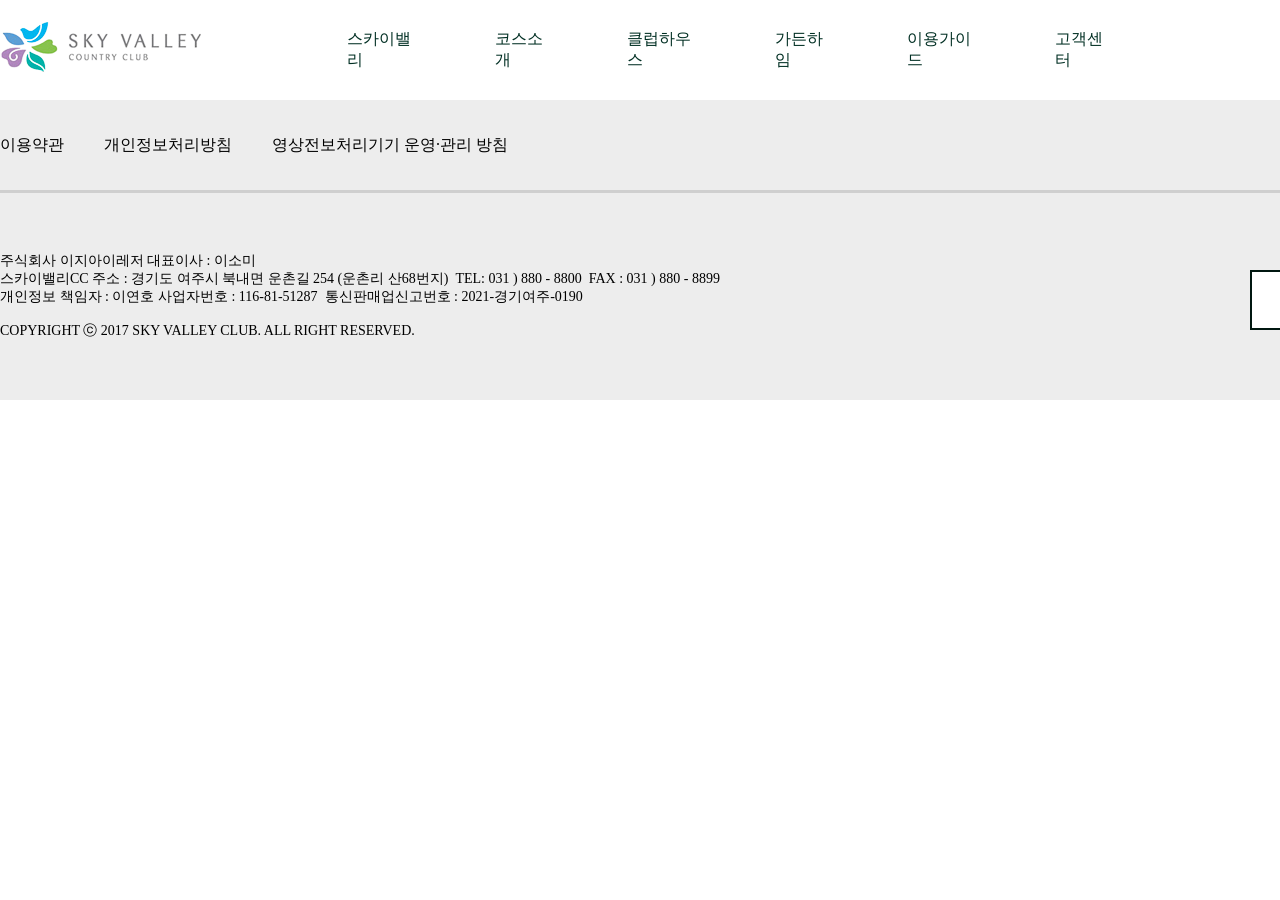
==== club.html @ 0feb56c8 "Merge branch 'main' of https://github.com/LunarDal/SkyValley" ====
<!DOCTYPE html>
<html lang="ko">
<head>
    <meta charset="UTF-8">
    <meta name="viewport" content="width=device-width, initial-scale=1.0">
    <title>SkyValley_Clubhouse</title>
    <link rel="stylesheet" href="css/reset.css">
    <link rel="stylesheet" href="css/club.css">
</head>
<body>
    <div id="wrap">
        <div id="header">
            <div class="header_in">
                <div class="logo">
                    <a href="index.html"><img src="images/symbol_logo6 1.png" alt=""></a>
                </div>
                <ul class="nav">
                    <li><a href="company.html">스카이밸리</a></li>
                    <li><a href="course.html">코스소개</a></li>
                    <li><a href="club.html">클럽하우스</a></li>
                    <li><a href="garden.html">가든하임</a></li>
                    <li><a href="guide.html">이용가이드</a></li>
                    <li><a href="customer.html">고객센터</a></li>
                </ul>
                <div class="icons">
                    <img src="images/Icon1.png" alt="">
                    <img src="images/Icon2.png" alt="">
                    <img src="images/Icon3.png" alt="">
                </div>
            </div>
        </div>

        <!-- 내용 작업하세요 -->

        <div id="footer">
            <div class="footer_in">
                <div class="f_top">
                    <ul>
                        <li><a href="">이용약관</a></li>
                        <li><a href="">개인정보처리방침</a></li>
                        <li><a href="">영상전보처리기기 운영·관리 방침</a></li>
                    </ul>
                </div>
                <div class="f_bottom">
                    <p>
                        주식회사 이지아이레저 대표이사 : 이소미<br>
                        스카이밸리CC 주소 : 경기도 여주시 북내면 운촌길 254 (운촌리 산68번지)    TEL: 031 ) 880 - 8800    FAX : 031 ) 880 - 8899<br>
                        개인정보 책임자 : 이연호    사업자번호 : 116-81-51287   통신판매업신고번호 : 2021-경기여주-0190<br><br>
                        COPYRIGHT ⓒ 2017 SKY VALLEY CLUB. ALL RIGHT RESERVED.
                    </p>
                    <button>Family Site ▲</button>
                </div>
            </div>
        </div>
    </div>
</body>
</html>
---- css/club.css ----
/* index */
#wrap {
    width: 100%;
    /* height: 1500px; */
}
/* header */
#header {
    width: 100%;
    height: 100px;
    background-color: #fff;
}
.header_in {
    margin: 0 auto;
    width: 1450px;
    height: 100px;
    /* background-color: aliceblue; */
    display: flex;
}
.header_in .logo {
    width: 210px;
    height: 100px;
    display: flex;
    align-items: center;
}
.header_in .nav {
    width: 780px;
    height: 100px;
    margin-left: 140px;
    display: flex;
    justify-content: center;
    align-items: center;
}
.header_in .nav li {
    margin-left: 70px;
}
.header_in .nav li:first-child {
    margin-left: 0;
}
.header_in .nav a {
    font-size: 16px;
    font-weight: 500;
    color: #002F23;
}
.header_in .icons {
    display: flex;
    width: 150px;
    height: 100px;
    margin-left: 185px;
    align-items: center;
}
.header_in .icons img {
    width: 25px;
    height: 25px;
    margin-left: 20px;
    cursor: pointer;
}
.header_in .icons img:last-child {
    width: 20px;
    height: 25px;
}

/* 내용 작업하세요 */

/* footer */
#footer {
    width: 100%;
    height: 300px;
    background-color: #ededed;
}
.footer_in {
    margin: 0 auto;
    display: block;
    width: 1450px;
    height: 300px;
    position: relative;
}
.footer_in .f_top {
    width: 100%;
    height: 90px;
    border-bottom: 3px solid #CFCFCF;
}
.f_top ul {
    position: absolute;
    padding-top: 35px;
    width: 100%;
    height: 50px;
}
.f_top li {
    float: left;
    margin-left: 40px;
}
.f_top li:first-child {
    margin-left: 0;
}
.f_top li a {
    color: #000;
    font-weight: 500;
}
.footer_in .f_bottom {
    width: 100%;
    height: 210px;
}
.f_bottom p {
    font-size: 14px;
    position: absolute;
    bottom: 60px;
}
.f_bottom button {
    width: 200px;
    height: 60px;
    position: absolute;
    top: 170px;
    right: 0;
    font-weight: 600;
    color: #001710;
    font-size: 15px;
    border: 2px solid;
    background-color: #fff;
    cursor: pointer;
}
.footer_in button:hover {
    background-color: #004B37;
    color: #fff;
    border: #001710;
    transition: all 0.5s;
}
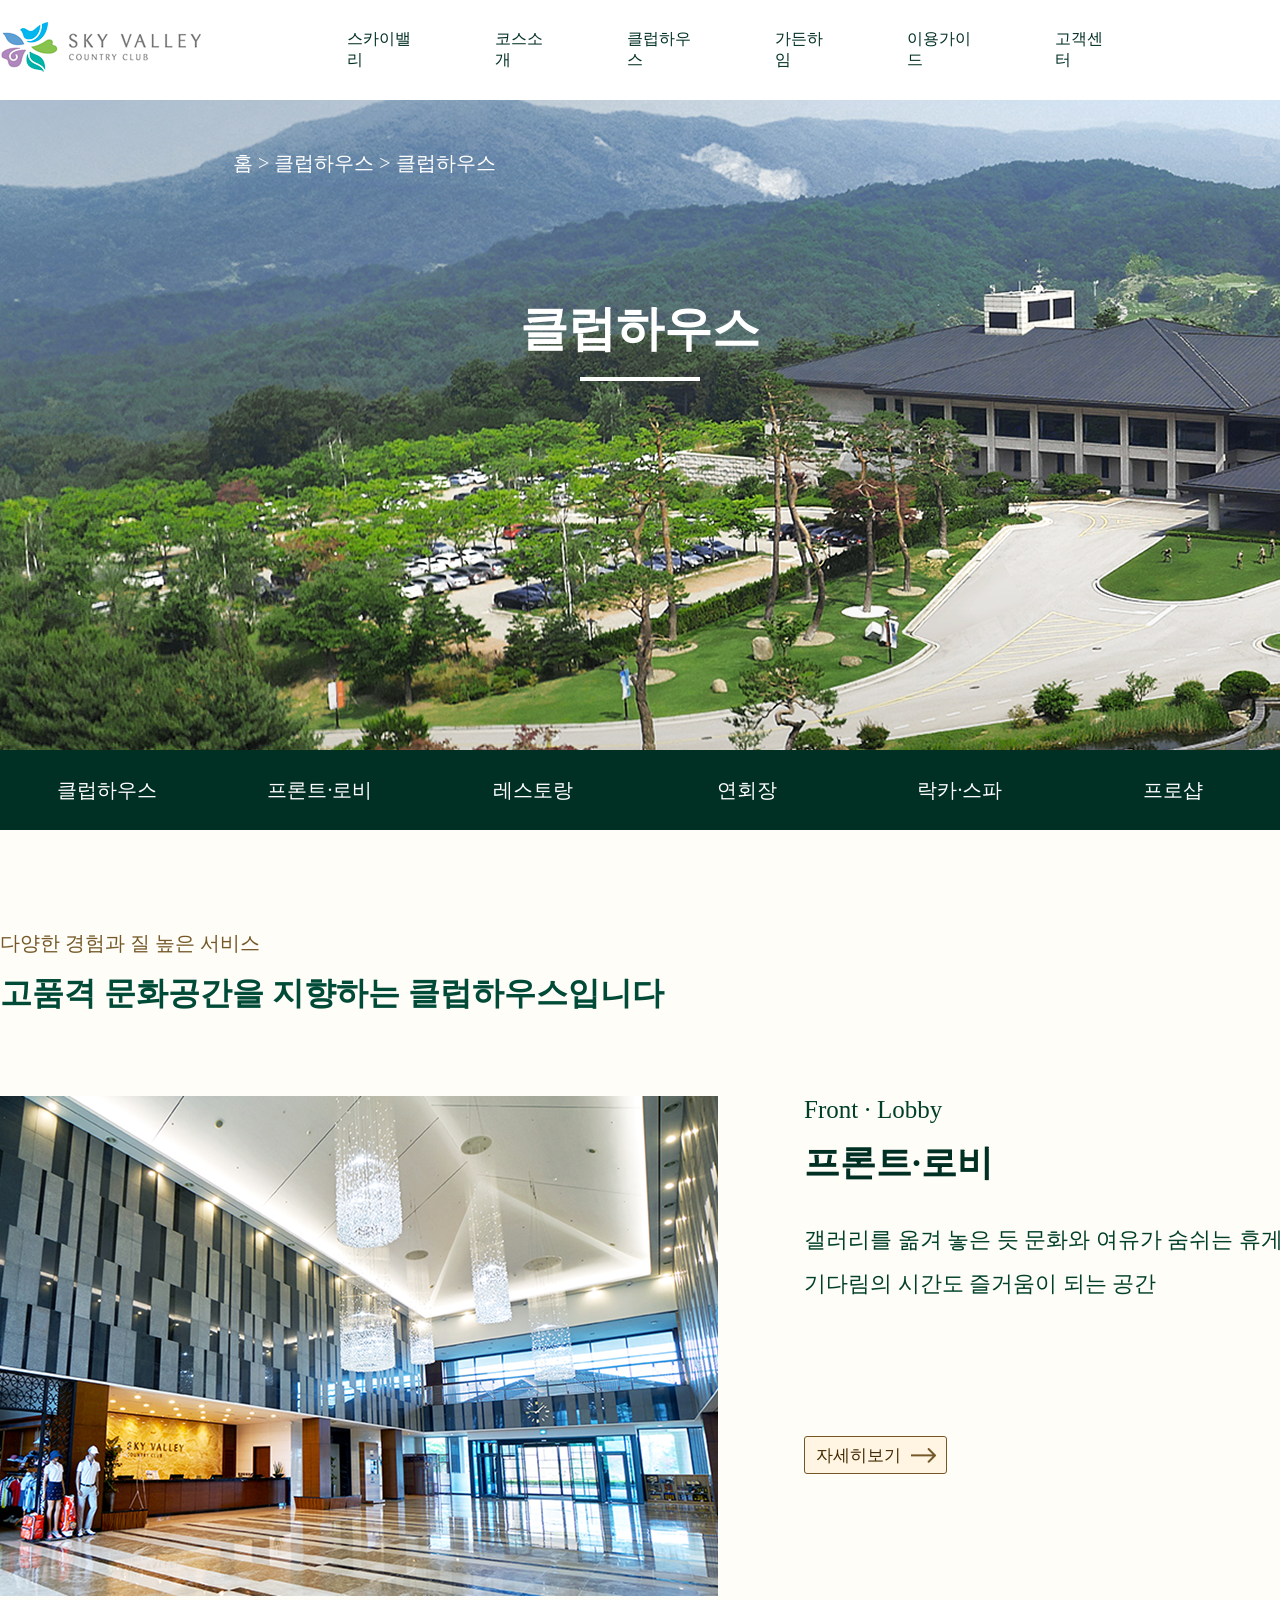
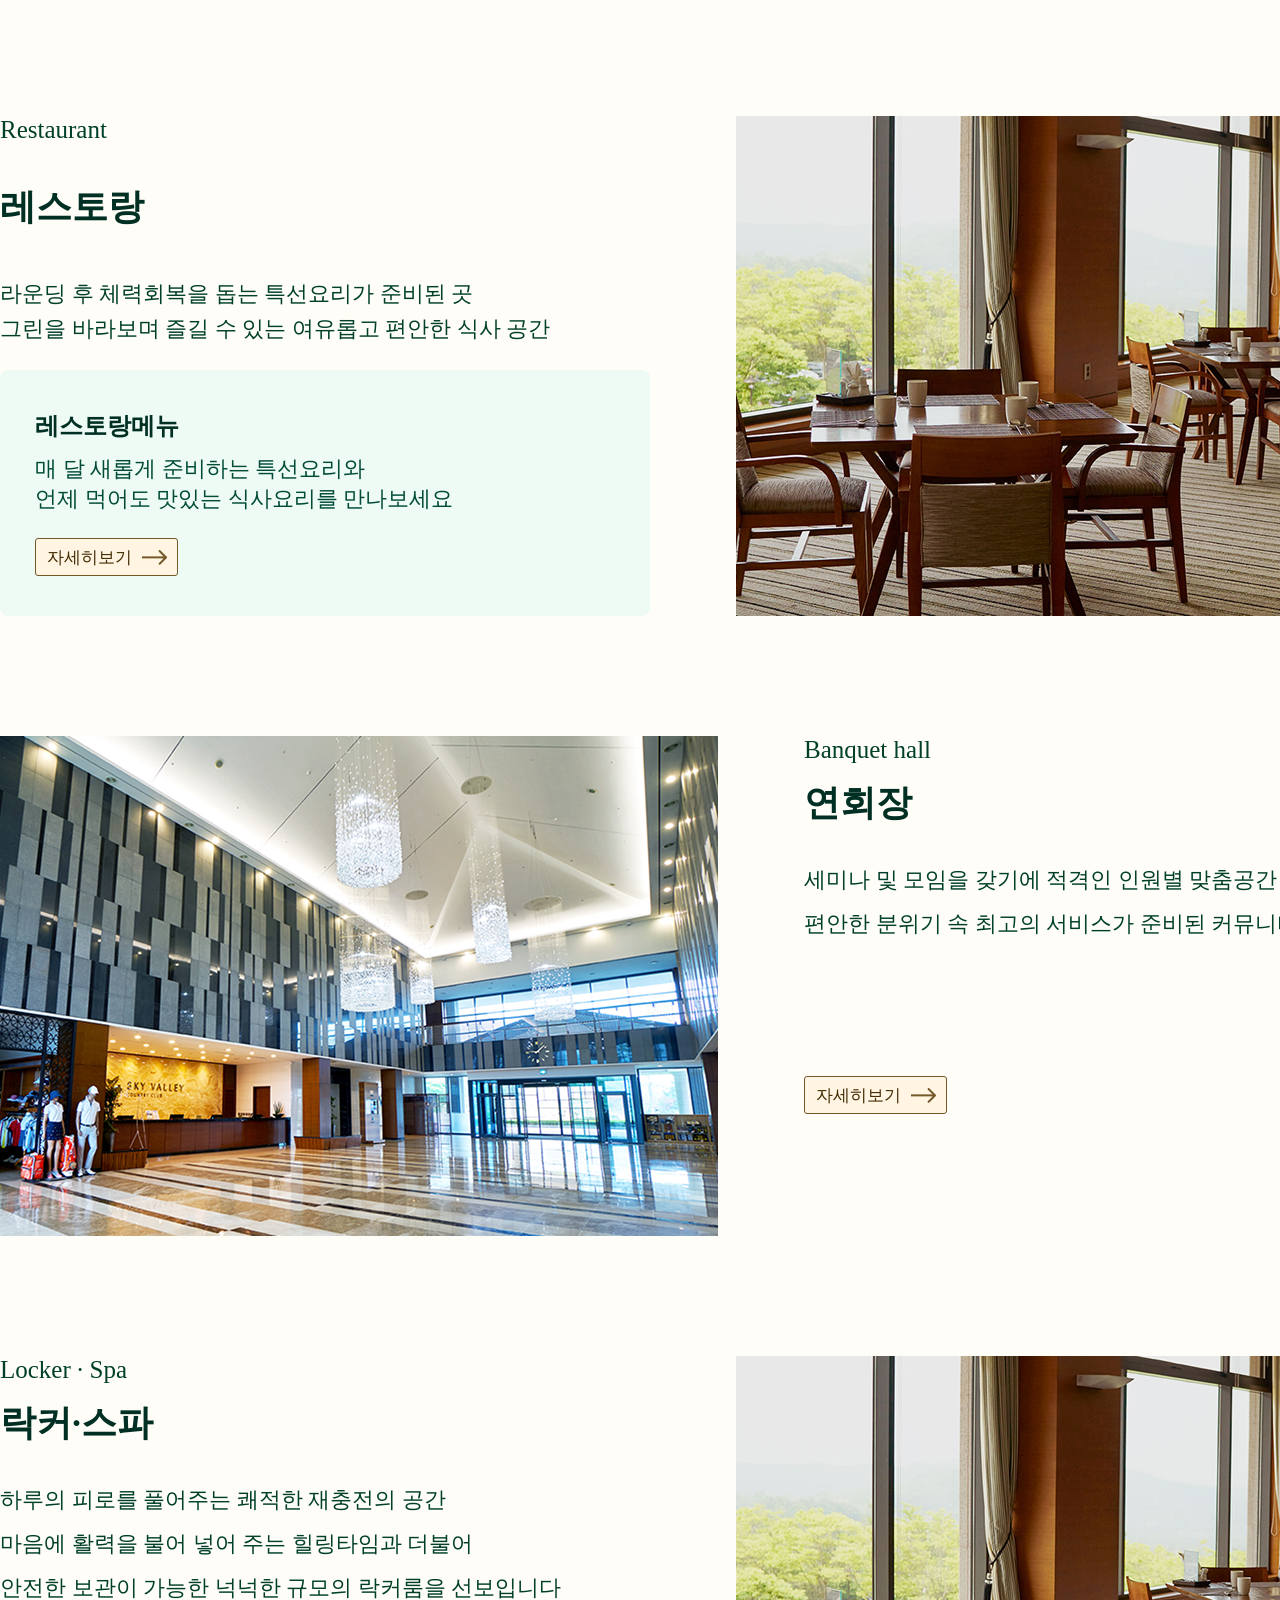
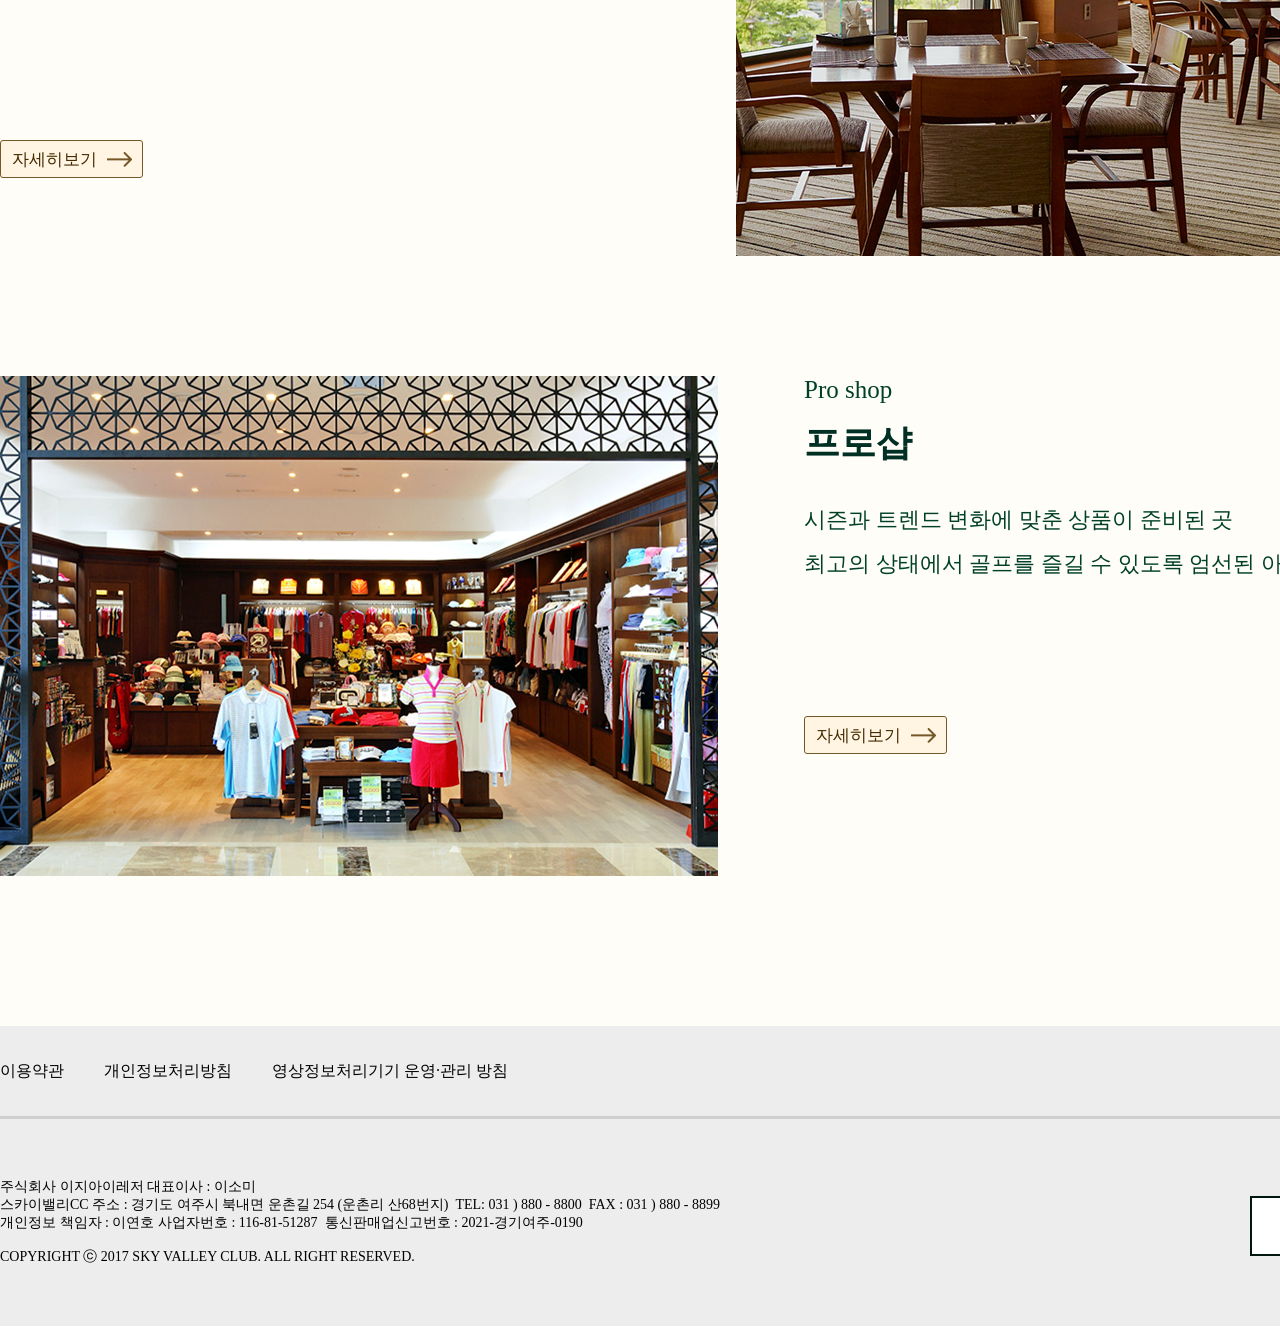
==== commit 1b6ddd79: "레스토랑 마감 및 팀원 코드 합침" ====
--- a/club.html
+++ b/club.html
@@ -1,57 +1,138 @@
-<!DOCTYPE html>
-<html lang="ko">
-<head>
-    <meta charset="UTF-8">
-    <meta name="viewport" content="width=device-width, initial-scale=1.0">
-    <title>SkyValley_Clubhouse</title>
-    <link rel="stylesheet" href="css/reset.css">
-    <link rel="stylesheet" href="css/club.css">
-</head>
-<body>
-    <div id="wrap">
-        <div id="header">
-            <div class="header_in">
-                <div class="logo">
-                    <a href="index.html"><img src="images/symbol_logo6 1.png" alt=""></a>
-                </div>
-                <ul class="nav">
-                    <li><a href="company.html">스카이밸리</a></li>
-                    <li><a href="course.html">코스소개</a></li>
-                    <li><a href="club.html">클럽하우스</a></li>
-                    <li><a href="garden.html">가든하임</a></li>
-                    <li><a href="guide.html">이용가이드</a></li>
-                    <li><a href="customer.html">고객센터</a></li>
-                </ul>
-                <div class="icons">
-                    <img src="images/Icon1.png" alt="">
-                    <img src="images/Icon2.png" alt="">
-                    <img src="images/Icon3.png" alt="">
-                </div>
-            </div>
-        </div>
-
-        <!-- 내용 작업하세요 -->
-
-        <div id="footer">
-            <div class="footer_in">
-                <div class="f_top">
-                    <ul>
-                        <li><a href="">이용약관</a></li>
-                        <li><a href="">개인정보처리방침</a></li>
-                        <li><a href="">영상전보처리기기 운영·관리 방침</a></li>
-                    </ul>
-                </div>
-                <div class="f_bottom">
-                    <p>
-                        주식회사 이지아이레저 대표이사 : 이소미<br>
-                        스카이밸리CC 주소 : 경기도 여주시 북내면 운촌길 254 (운촌리 산68번지)    TEL: 031 ) 880 - 8800    FAX : 031 ) 880 - 8899<br>
-                        개인정보 책임자 : 이연호    사업자번호 : 116-81-51287   통신판매업신고번호 : 2021-경기여주-0190<br><br>
-                        COPYRIGHT ⓒ 2017 SKY VALLEY CLUB. ALL RIGHT RESERVED.
-                    </p>
-                    <button>Family Site ▲</button>
-                </div>
-            </div>
-        </div>
-    </div>
-</body>
+<!DOCTYPE html>
+<html lang="ko">
+<head>
+    <meta charset="UTF-8">
+    <meta name="viewport" content="width=device-width, initial-scale=1.0">
+    <title>SkyValley_Clubhouse</title>
+    <link rel="stylesheet" href="css/reset.css">
+    <link rel="stylesheet" href="css/club.css">
+</head>
+<body>
+    <div id="wrap">
+        <div id="header">
+            <div class="header_in">
+                <div class="logo">
+                    <a href="index.html"><img src="images/symbol_logo6 1.png" alt=""></a>
+                </div>
+                <ul class="nav">
+                    <li><a href="company.html">스카이밸리</a></li>
+                    <li><a href="course.html">코스소개</a></li>
+                    <li><a href="club.html">클럽하우스</a></li>
+                    <li><a href="garden.html">가든하임</a></li>
+                    <li><a href="guide.html">이용가이드</a></li>
+                    <li><a href="customer.html">고객센터</a></li>
+                </ul>
+                <div class="icons">
+                    <img src="images/Icon1.png" alt="">
+                    <img src="images/Icon2.png" alt="">
+                    <img src="images/Icon3.png" alt="">
+                </div>
+            </div>
+        </div>
+
+        <!-- 내용 작업하세요 -->
+        <div id="sub">
+            <div class="sub_img">
+                <p>홈 > 클럽하우스 > 클럽하우스</p>
+                <h2>클럽하우스</h2>
+            </div>
+        </div>
+        <div id="sub_area">
+            <ul>
+                <li>클럽하우스</li>
+                <li>프론트·로비</li>
+                <li>레스토랑</li>
+                <li>연회장</li>
+                <li>락카·스파</li>
+                <li>프로샵</li>
+            </ul>
+        </div>
+       <div id="contents">
+            <article class="container">
+                <div class="conts">
+                    <p>다양한 경험과 질 높은 서비스</p>
+                    <span>고품격 문화공간을 지향하는 클럽하우스입니다</span>
+                </div>
+            <section class="front">    
+                <div class="front_img"></div>
+                <div class="front_text">
+                    <span>Front · Lobby</span>
+                    <h3>프론트·로비</h3>
+                    <p>갤러리를 옮겨 놓은 듯 문화와 여유가 숨쉬는 휴게공간<br>
+                    기다림의 시간도 즐거움이 되는 공간</p>
+                    <button>자세히보기<img src="./images/club/arrow_1.png" alt=""></button>
+                </div>
+            </section>
+            <section class="rest">    
+                <div class="rest_text">
+                    <span>Restaurant</span>
+                    <h3>레스토랑</h3>
+                    <p>라운딩 후 체력회복을 돕는 특선요리가 준비된 곳<br>
+                    그린을 바라보며 즐길 수 있는 여유롭고 편안한 식사 공간</p>
+                <div class="rest_menu">
+                    <h3>레스토랑메뉴</h3>
+                    <p>매 달 새롭게 준비하는 특선요리와</br> 
+                        언제 먹어도 맛있는 식사요리를 만나보세요</p>
+                        <button>자세히보기<img src="./images/club/arrow_1.png" alt=""></button>
+                </div>
+                </div>
+                <div class="rest_img"></div>  
+            </section>
+            <section class="hall">    
+                <div class="hall_img"></div>
+                <div class="hall_text">
+                    <span>Banquet hall </span>
+                    <h3>연회장</h3>
+                    <p>세미나 및 모임을 갖기에 적격인 인원별 맞춤공간<br>
+                        편안한 분위기 속 최고의 서비스가 준비된 커뮤니티 공간</p>
+                    <button>자세히보기<img src="./images/club/arrow_1.png" alt=""></button>
+                </div>
+            </section>    
+            <section class="spa">    
+                <div class="spa_text">
+                    <span>Locker · Spa</span>
+                    <h3>락커·스파</h3>
+                    <p>하루의 피로를 풀어주는 쾌적한 재충전의 공간<br>
+                        마음에 활력을 불어 넣어 주는 힐링타임과 더불어<br>
+                   안전한 보관이 가능한 넉넉한 규모의 락커룸을 선보입니다</p>
+                    <button>자세히보기<img src="./images/club/arrow_1.png" alt=""></button>                   
+                </div>
+                <div class="spa_img"></div>  
+            </section>            
+            <section class="pro">    
+                <div class="pro_img"></div>
+                <div class="pro_text">
+                    <span>Pro shop</span>
+                    <h3>프로샵</h3>
+                    <p>시즌과 트렌드 변화에 맞춘 상품이 준비된 곳<br>
+                        최고의 상태에서 골프를 즐길 수 있도록 엄선된 아이템</p>
+                    <button>자세히보기<img src="./images/club/arrow_1.png" alt=""></button>
+                </div>
+            </section>                
+
+        </article>
+
+
+        <div id="footer">
+            <div class="footer_in">
+                <div class="f_top">
+                    <ul>
+                        <li><a href="">이용약관</a></li>
+                        <li><a href="">개인정보처리방침</a></li>
+                        <li><a href="">영상정보처리기기 운영·관리 방침</a></li>
+                    </ul>
+                </div>
+                <div class="f_bottom">
+                    <p>
+                        주식회사 이지아이레저 대표이사 : 이소미<br>
+                        스카이밸리CC 주소 : 경기도 여주시 북내면 운촌길 254 (운촌리 산68번지)    TEL: 031 ) 880 - 8800    FAX : 031 ) 880 - 8899<br>
+                        개인정보 책임자 : 이연호    사업자번호 : 116-81-51287   통신판매업신고번호 : 2021-경기여주-0190<br><br>
+                        COPYRIGHT ⓒ 2017 SKY VALLEY CLUB. ALL RIGHT RESERVED.
+                    </p>
+                    <button>Family Site ▲</button>
+                </div>
+            </div>
+        </div>
+    </div>
+</body>
 </html>
--- a/css/club.css
+++ b/css/club.css
@@ -1,126 +1,495 @@
-/* index */
-#wrap {
-    width: 100%;
-    /* height: 1500px; */
-}
-/* header */
-#header {
-    width: 100%;
-    height: 100px;
-    background-color: #fff;
-}
-.header_in {
-    margin: 0 auto;
-    width: 1450px;
-    height: 100px;
-    /* background-color: aliceblue; */
-    display: flex;
-}
-.header_in .logo {
-    width: 210px;
-    height: 100px;
-    display: flex;
-    align-items: center;
-}
-.header_in .nav {
-    width: 780px;
-    height: 100px;
-    margin-left: 140px;
-    display: flex;
-    justify-content: center;
-    align-items: center;
-}
-.header_in .nav li {
-    margin-left: 70px;
-}
-.header_in .nav li:first-child {
-    margin-left: 0;
-}
-.header_in .nav a {
-    font-size: 16px;
-    font-weight: 500;
-    color: #002F23;
-}
-.header_in .icons {
-    display: flex;
-    width: 150px;
-    height: 100px;
-    margin-left: 185px;
-    align-items: center;
-}
-.header_in .icons img {
-    width: 25px;
-    height: 25px;
-    margin-left: 20px;
-    cursor: pointer;
-}
-.header_in .icons img:last-child {
-    width: 20px;
-    height: 25px;
-}
-
-/* 내용 작업하세요 */
-
-/* footer */
-#footer {
-    width: 100%;
-    height: 300px;
-    background-color: #ededed;
-}
-.footer_in {
-    margin: 0 auto;
-    display: block;
-    width: 1450px;
-    height: 300px;
-    position: relative;
-}
-.footer_in .f_top {
-    width: 100%;
-    height: 90px;
-    border-bottom: 3px solid #CFCFCF;
-}
-.f_top ul {
-    position: absolute;
-    padding-top: 35px;
-    width: 100%;
-    height: 50px;
-}
-.f_top li {
-    float: left;
-    margin-left: 40px;
-}
-.f_top li:first-child {
-    margin-left: 0;
-}
-.f_top li a {
-    color: #000;
-    font-weight: 500;
-}
-.footer_in .f_bottom {
-    width: 100%;
-    height: 210px;
-}
-.f_bottom p {
-    font-size: 14px;
-    position: absolute;
-    bottom: 60px;
-}
-.f_bottom button {
-    width: 200px;
-    height: 60px;
-    position: absolute;
-    top: 170px;
-    right: 0;
-    font-weight: 600;
-    color: #001710;
-    font-size: 15px;
-    border: 2px solid;
-    background-color: #fff;
-    cursor: pointer;
-}
-.footer_in button:hover {
-    background-color: #004B37;
-    color: #fff;
-    border: #001710;
-    transition: all 0.5s;
+/* index */
+#wrap {
+    width: 100%;
+    /* height: 1500px; */
+}
+/* header */
+#header {
+    width: 100%;
+    height: 100px;
+    background-color: #fff;
+}
+.header_in {
+    margin: 0 auto;
+    width: 1450px;
+    height: 100px;
+    /* background-color: aliceblue; */
+    display: flex;
+}
+.header_in .logo {
+    width: 210px;
+    height: 100px;
+    display: flex;
+    align-items: center;
+}
+.header_in .nav {
+    width: 780px;
+    height: 100px;
+    margin-left: 140px;
+    display: flex;
+    justify-content: center;
+    align-items: center;
+}
+.header_in .nav li {
+    margin-left: 70px;
+}
+.header_in .nav li:first-child {
+    margin-left: 0;
+}
+.header_in .nav a {
+    font-size: 16px;
+    font-weight: 500;
+    color: #002F23;
+}
+.header_in .icons {
+    display: flex;
+    width: 150px;
+    height: 100px;
+    margin-left: 185px;
+    align-items: center;
+}
+.header_in .icons img {
+    width: 25px;
+    height: 25px;
+    margin-left: 20px;
+    cursor: pointer;
+}
+.header_in .icons img:last-child {
+    width: 20px;
+    height: 25px;
+}
+
+/* 내용 작업하세요 */
+#sub{
+    width: 100%;
+    height: 650px;
+ }
+.sub_img{
+    width: 100%;
+    height: 650px;
+    background: url(../images/club/sbu_3\ main.png);
+    background-size: cover;
+    overflow: hidden;
+}
+.sub_img p{
+    margin-left: 233px;
+    padding-top: 50px;
+    font-size: 20px;
+    color: #fff;
+}
+.sub_img h2{
+    font-size: 48px;
+    color: #fff;
+    font-weight: 700;
+    text-align: center;
+    padding-bottom: 20px;
+    margin: 120px auto 0 auto;
+    position: relative;
+
+}
+.sub_img h2::after {
+    content: '';
+    position: absolute;
+    bottom: 0;
+    left: 50%;
+    transform: translateX(-50%);
+    width: 120px;
+    height: 4px;
+    background-color: #fff;
+}
+
+
+#sub_area{
+    margin: 0000;
+    width: 100%;
+    height: 80px;
+    background-color: #002F23;
+}
+#sub_area ul{
+    width: 100%;
+    height: 100%;
+    margin: 0;
+    padding: 0;
+    display: flex;
+}
+#sub_area ul li{
+    width: 384px;
+    height: 80px;
+    display: flex;                 
+    justify-content: center;
+    align-items: center;
+    font-size: 20px;
+    color: #ffffff;
+
+    
+}
+#sub_area ul li:hover {
+    background-color: #FFFDF7; 
+    color: #002F23;         
+    font-weight: 700;  
+}  
+#contents{
+    width: 100%;
+    height: auto;
+}
+.container{
+    margin: 0 auto;
+    width: 100%;
+    height: a;
+    background-color: #FFFDF7;
+    padding-bottom: 150px;
+}
+.conts{
+    width: 1454px;
+    margin: 0 auto;
+    padding-top: 100px;
+}
+.conts p{
+    font-size: 20px;
+    color: #745828;
+    font-weight: 500;
+    margin-bottom: 15px;
+}
+.conts span{
+    font-size: 32px;
+    color: #004B37;
+    font-weight: 700;
+}
+
+
+.front{
+    width: 1454px;
+    margin: 80px auto 0 auto;
+    display: flex;
+    justify-content: space-between}
+.front_img{
+    width: 718px;
+    height: 500px;
+    background: url(../images/club/front.png)no-repeat;
+    background-size: cover; 
+}
+.front_text{
+    width: 650px;
+    display: flex;
+    flex-direction: column;
+}
+.front_text span{    
+    color: #00402A;
+    font-size: 25px;
+    font-weight: 500;
+    margin-bottom: 15px;}
+
+.front_text h3{
+    color: #002F23;
+    font-size: 36px;
+    font-weight: 700;
+    margin-bottom: 30px;    
+}
+.front_text p{    
+    color: #00402A;
+    font-size: 22px;
+    line-height: 2;}
+
+.front_text button{
+    margin-top: 130px;
+    width: 143px;
+    height: 38px;
+    background-color: #FFF5E2;
+    border: 1px solid #745828;
+    border-radius: 3px;
+    font-size: 17px;
+    color: #422A00;
+    cursor: pointer;
+    display: flex;
+    justify-content: center;
+    align-items: center;
+    gap: 10px;
+}
+
+.rest{
+    width: 1454px;
+    margin: 120px auto 0 auto;
+    display: flex;
+    justify-content: space-between}
+
+.rest_text{
+    width: 650px;
+    height: 500px;
+    display: flex;
+    flex-direction: column;
+    justify-content: space-between;
+}
+.rest_text span{    
+    color: #00402A;
+    font-size: 25px;
+    font-weight: 500;
+}
+
+.rest_text > h3{
+    color: #002F23;
+    font-size: 36px;
+    font-weight: 700;
+    margin: 15px 0 20px 0;    
+}
+.rest_text > p{    
+    color: #00402A;
+    font-size: 22px;
+    line-height: 1.6;}
+
+.rest_menu{
+    width: 100%;
+    background-color: #EEFAF4;    
+    border-radius: 8px;
+    padding: 40px 35px;
+    box-sizing: border-box;    
+    display: flex;
+    flex-direction: column;
+    align-items: flex-start;
+}
+.rest_menu h3{
+    font-size: 24px;
+    color: #002F23;
+    font-weight: 600;
+    margin: 0 0 12px 0; 
+    text-align: left; 
+}
+.rest_menu p{
+    font-size: 22px;
+    color: #004B37;  
+    text-align: center;
+    margin: 0 0 24px 0;  
+    text-align: left;
+}  
+.rest_menu button{
+    width: 143px;
+    height: 38px;
+    background-color: #FFF5E2;
+    border: 1px solid #745828;
+    border-radius: 3px;
+    font-size: 17px;
+    color: #422A00;
+    cursor: pointer;
+    display: flex;
+    justify-content: center;
+    align-items: center;
+    gap: 10px;
+}
+
+.rest_img{
+    width: 718px;
+    height: 500px;
+    background: url(../images/club/restaurant.png)no-repeat;
+    background-size: cover; 
+}
+
+.hall{
+    width: 1454px;
+    margin: 120px auto 0 auto;
+    display: flex;
+    justify-content: space-between}
+.hall_img{
+    width: 718px;
+    height: 500px;
+    background: url(../images/club/front.png)no-repeat;
+    background-size: cover; 
+}
+.hall_text{
+    width: 650px;
+    display: flex;
+    flex-direction: column;
+}
+.hall_text span{    
+    color: #00402A;
+    font-size: 25px;
+    font-weight: 500;
+    margin-bottom: 15px;}
+
+.hall_text h3{
+    color: #002F23;
+    font-size: 36px;
+    font-weight: 700;
+    margin-bottom: 30px;    
+}
+.hall_text p{    
+    color: #00402A;
+    font-size: 22px;
+    line-height: 2;}
+
+.hall_text button{
+    margin-top: 130px;
+    width: 143px;
+    height: 38px;
+    background-color: #FFF5E2;
+    border: 1px solid #745828;
+    border-radius: 3px;
+    font-size: 17px;
+    color: #422A00;
+    cursor: pointer;
+    display: flex;
+    justify-content: center;
+    align-items: center;
+    gap: 10px;
+}
+/**/
+.spa{
+    width: 1454px;
+    margin: 120px auto 0 auto;
+    display: flex;
+    justify-content: space-between}
+
+.spa_text{
+    width: 650px;
+    display: flex;
+    flex-direction: column;
+}
+.spa_text span{    
+    color: #00402A;
+    font-size: 25px;
+    font-weight: 500;
+    margin-bottom: 15px;}
+
+.spa_text h3{
+    color: #002F23;
+    font-size: 36px;
+    font-weight: 700;
+    margin-bottom: 30px;    
+}
+.spa_text p{    
+    color: #00402A;
+    font-size: 22px;
+    line-height: 2;}
+
+.spa_img{
+    width: 718px;
+    height: 500px;
+    background: url(../images/club/restaurant.png)no-repeat;
+    background-size: cover; 
+}
+.spa_text button{
+    margin-top: 130px;
+    width: 143px;
+    height: 38px;
+    background-color: #FFF5E2;
+    border: 1px solid #745828;
+    border-radius: 3px;
+    font-size: 17px;
+    color: #422A00;
+    cursor: pointer;
+    display: flex;
+    justify-content: center;
+    align-items: center;
+    gap: 10px;
+}
+
+.pro{
+    width: 1454px;
+    margin: 120px auto 0 auto;
+    display: flex;
+    justify-content: space-between}
+.pro_img{
+    width: 718px;
+    height: 500px;
+    background: url(../images/club/pro.png)no-repeat;
+    background-size: cover; 
+}
+.pro_text{
+    width: 650px;
+    display: flex;
+    flex-direction: column;
+}
+.pro_text span{    
+    color: #00402A;
+    font-size: 25px;
+    font-weight: 500;
+    margin-bottom: 15px;}
+
+.pro_text h3{
+    color: #002F23;
+    font-size: 36px;
+    font-weight: 700;
+    margin-bottom: 30px;    
+}
+.pro_text p{    
+    color: #00402A;
+    font-size: 22px;
+    line-height: 2;}
+
+.pro_text button{
+    margin-top: 130px;
+    width: 143px;
+    height: 38px;
+    background-color: #FFF5E2;
+    border: 1px solid #745828;
+    border-radius: 3px;
+    font-size: 17px;
+    color: #422A00;
+    cursor: pointer;
+    display: flex;
+    justify-content: center;
+    align-items: center;
+    gap: 10px;
+}
+
+/* footer */
+#footer {
+    width: 100%;
+    height: 300px;
+    background-color: #ededed;
+}
+.footer_in {
+    margin: 0 auto;
+    display: block;
+    width: 1450px;
+    height: 300px;
+    position: relative;
+}
+.footer_in .f_top {
+    width: 100%;
+    height: 90px;
+    border-bottom: 3px solid #CFCFCF;
+}
+.f_top ul {
+    position: absolute;
+    padding-top: 35px;
+    width: 100%;
+    height: 50px;
+}
+.f_top li {
+    float: left;
+    margin-left: 40px;
+}
+.f_top li:first-child {
+    margin-left: 0;
+}
+.f_top li a {
+    color: #000;
+    font-weight: 500;
+}
+.footer_in .f_bottom {
+    width: 100%;
+    height: 210px;
+}
+.f_bottom p {
+    font-size: 14px;
+    position: absolute;
+    bottom: 60px;
+}
+.f_bottom button {
+    width: 200px;
+    height: 60px;
+    position: absolute;
+    top: 170px;
+    right: 0;
+    font-weight: 600;
+    color: #001710;
+    font-size: 15px;
+    border: 2px solid;
+    background-color: #fff;
+    cursor: pointer;
+}
+.footer_in button:hover {
+    background-color: #004B37;
+    color: #fff;
+    border: #001710;
+    transition: all 0.5s;
 }
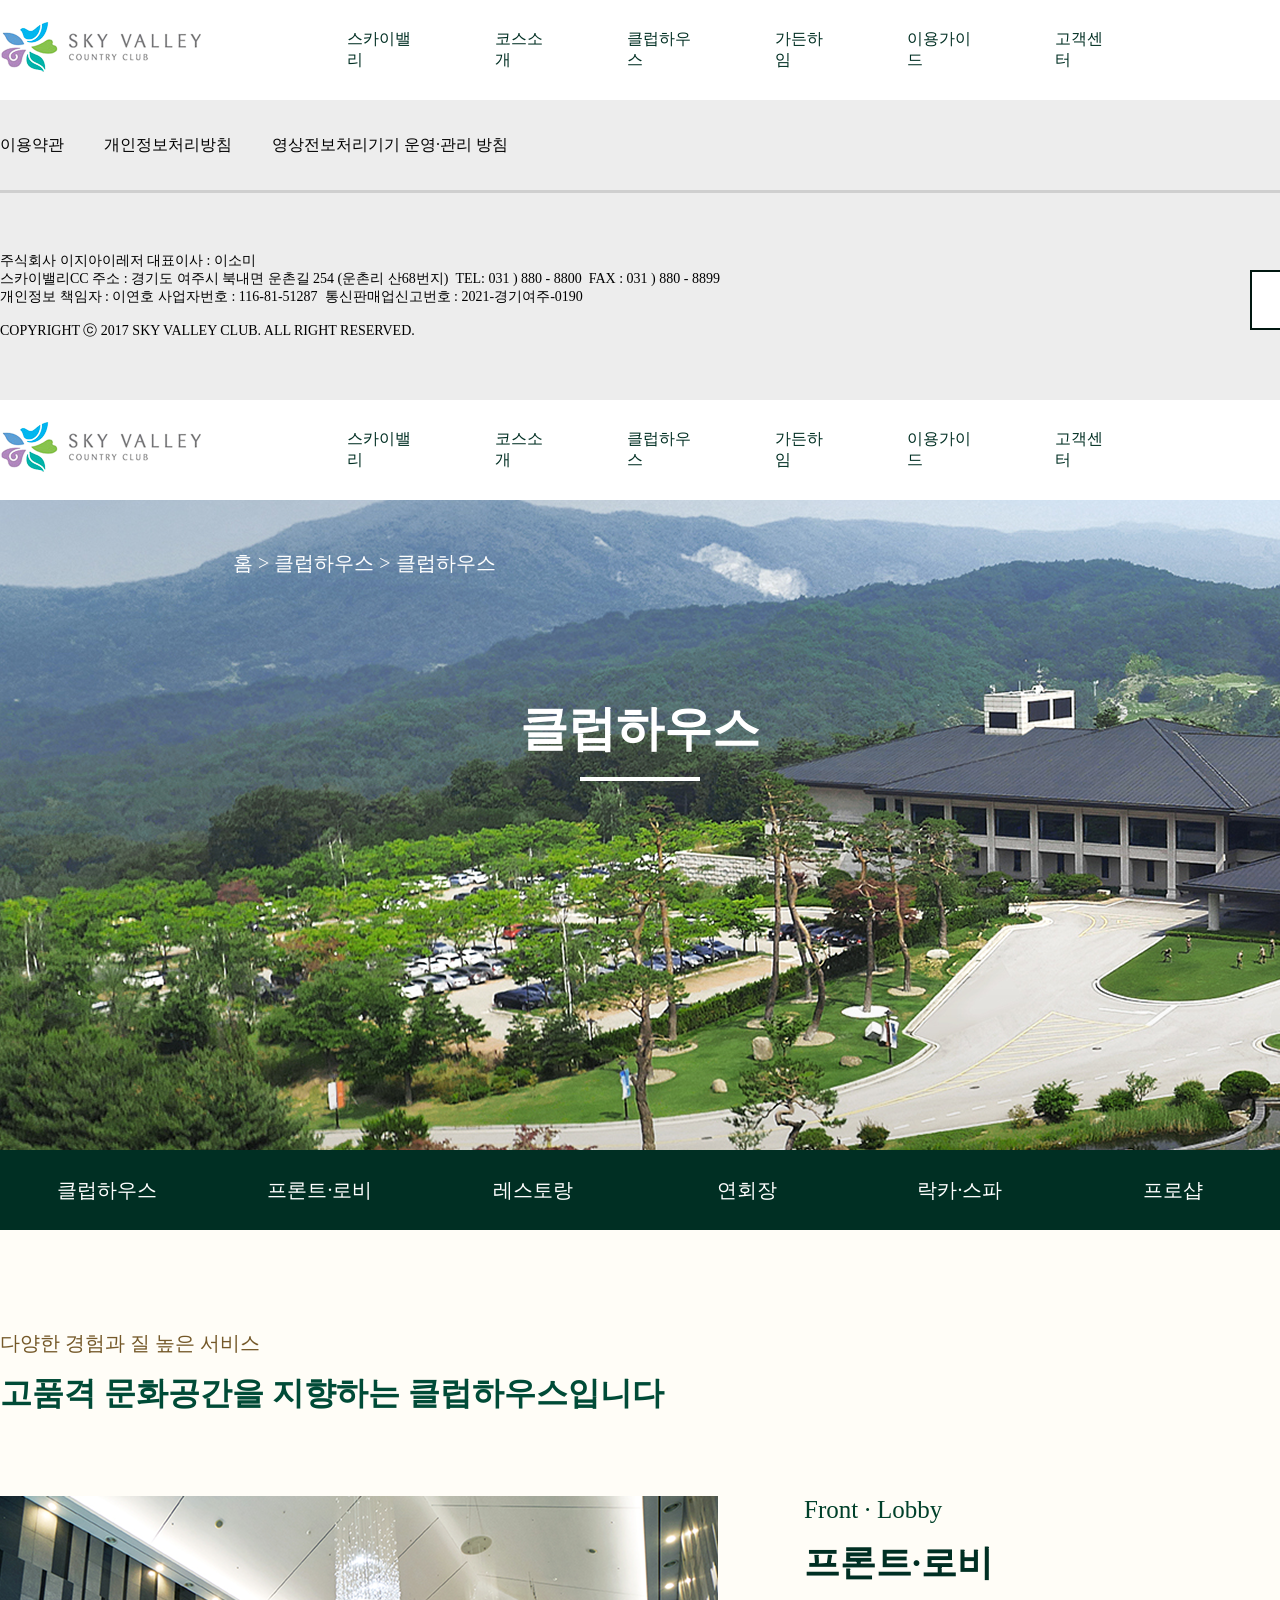
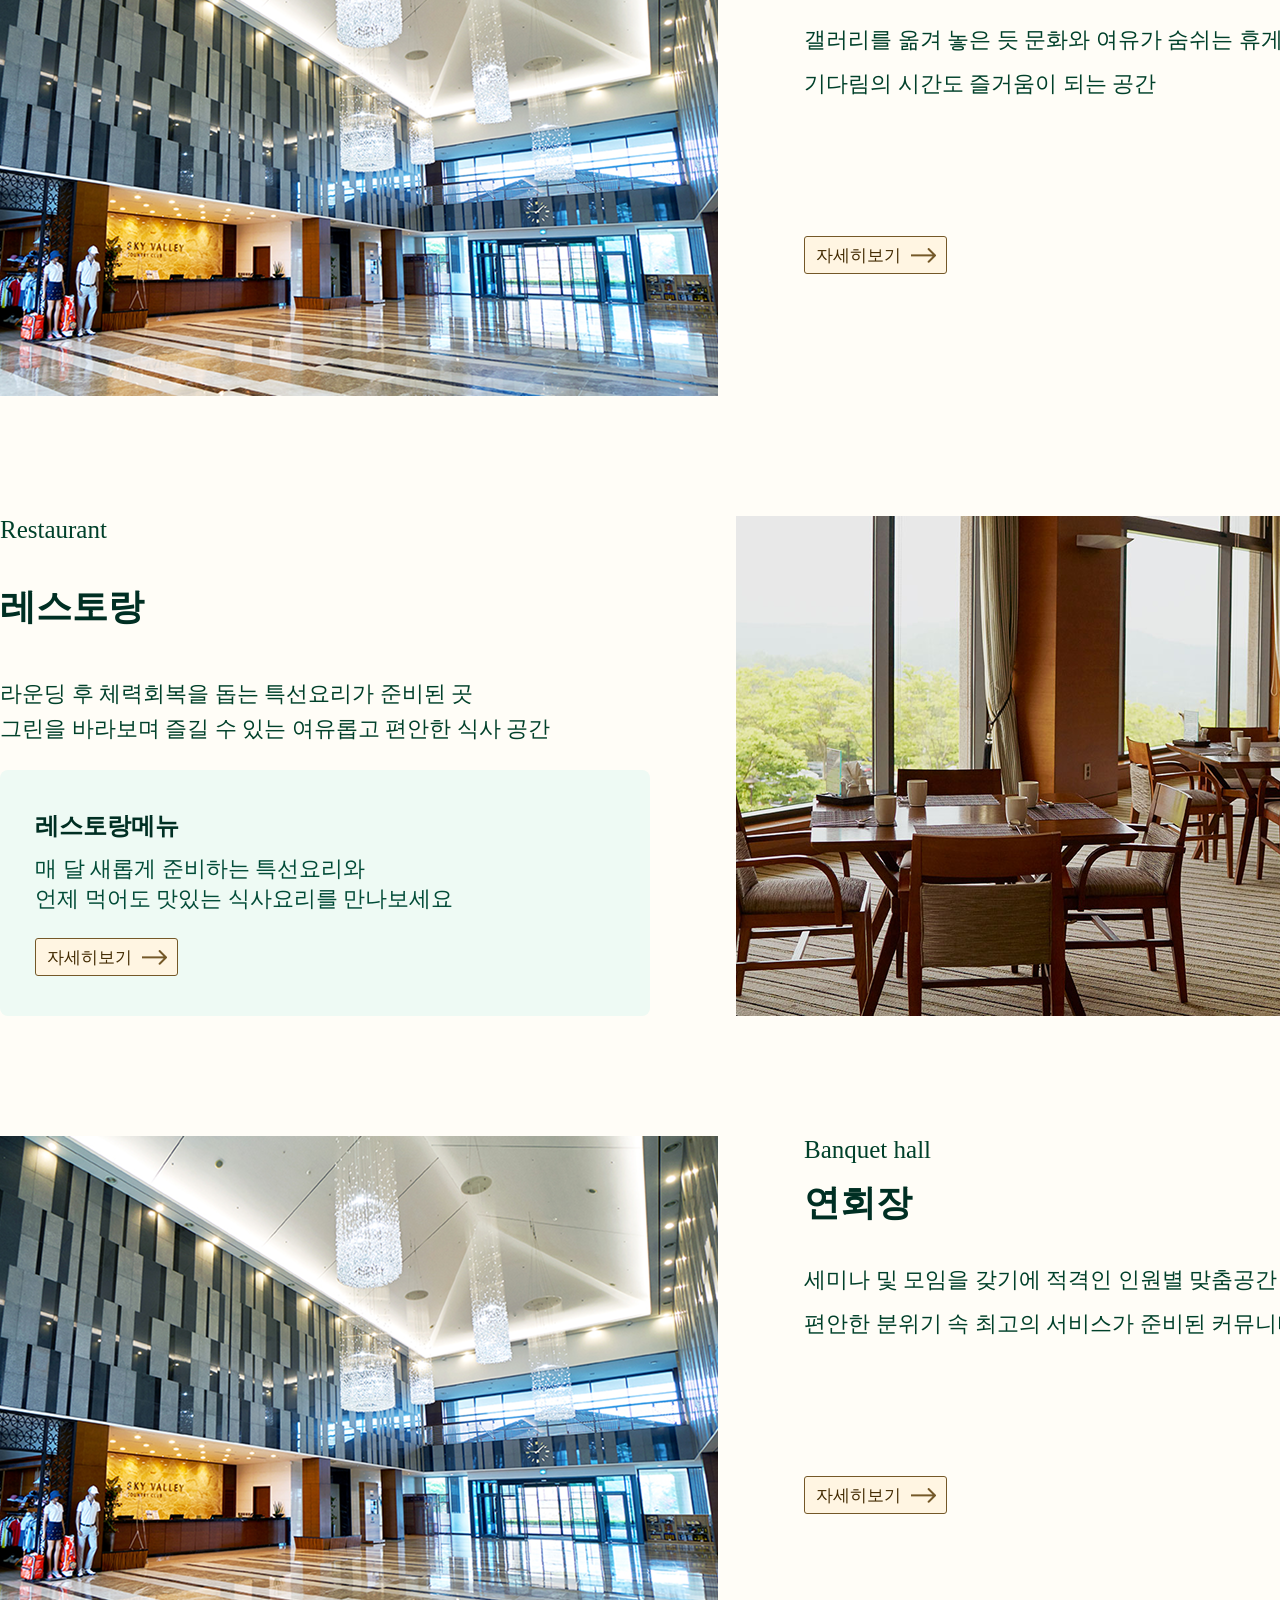
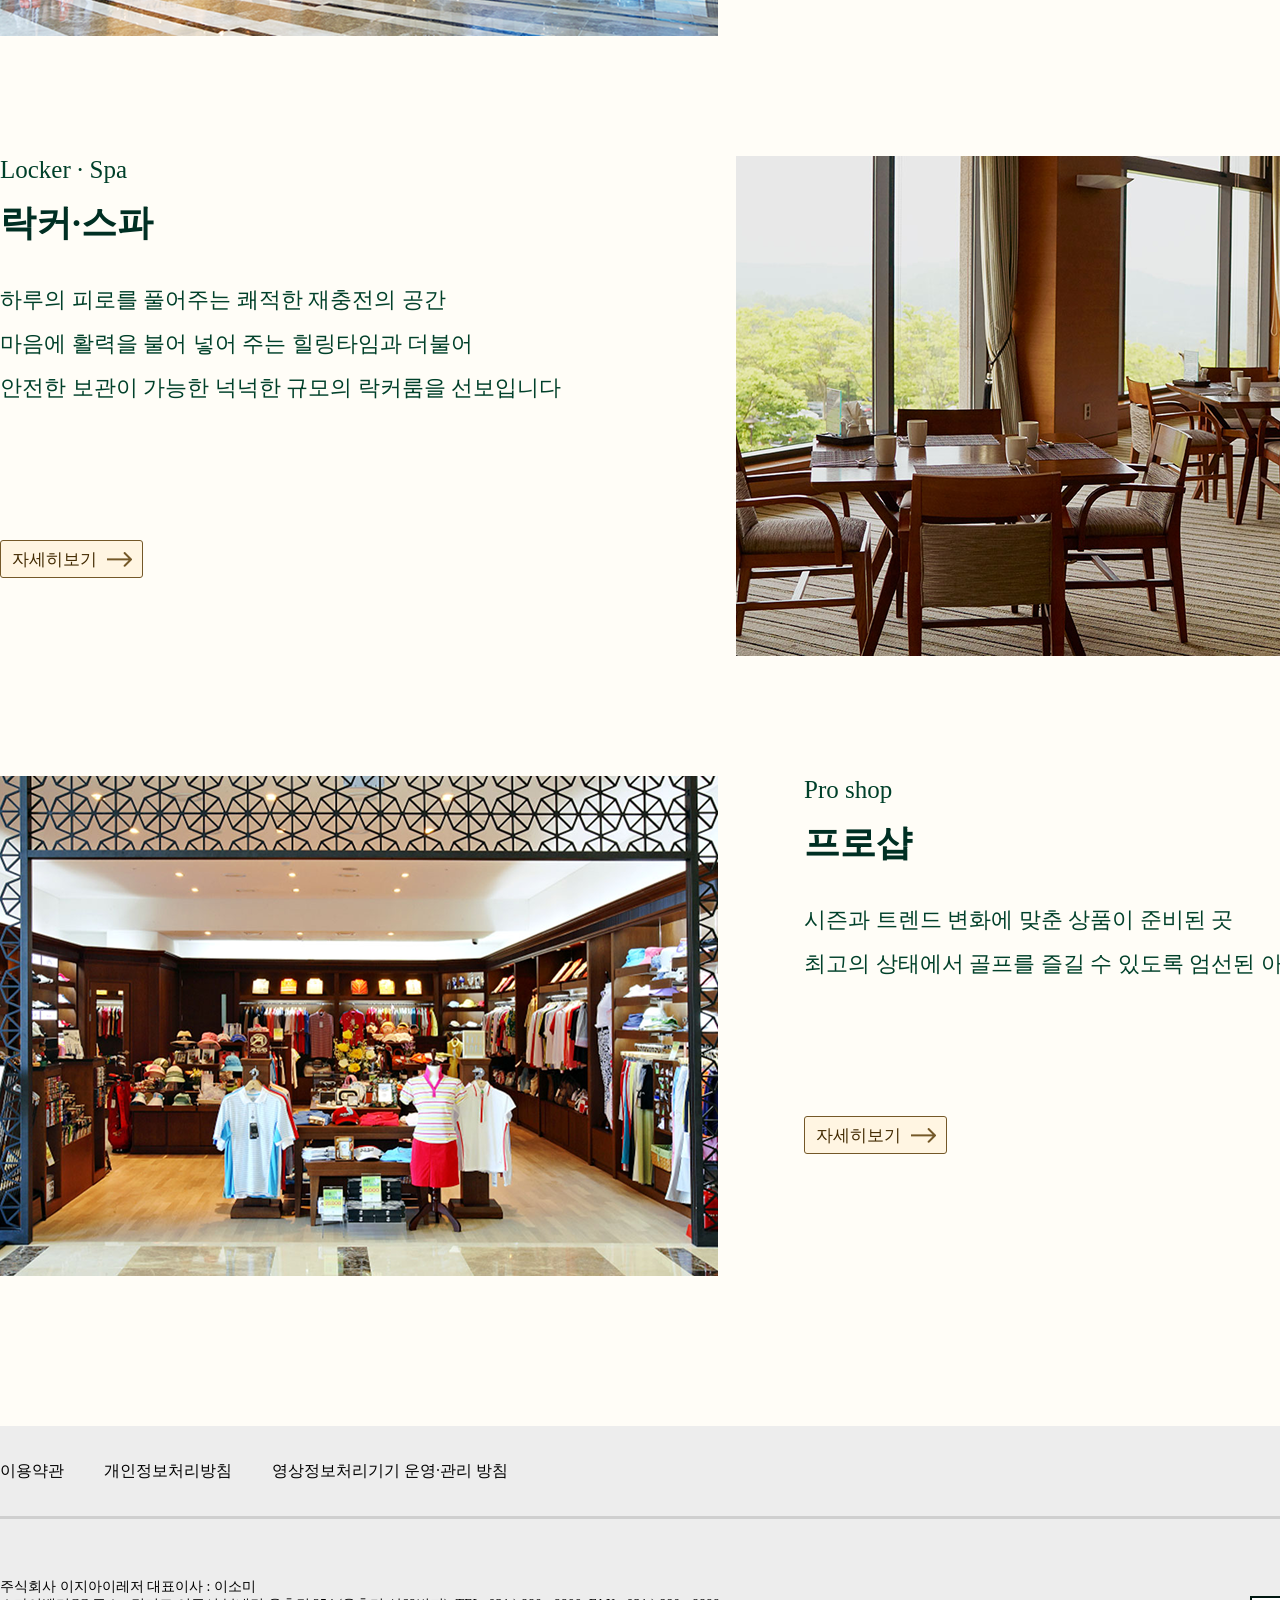
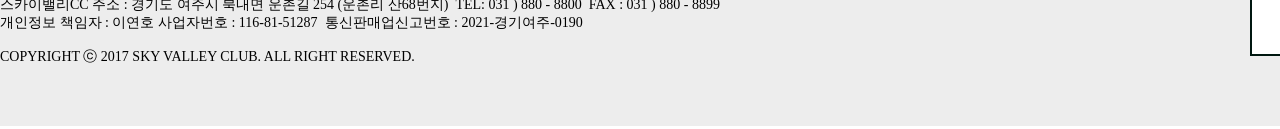
==== commit d8034aa0: "merge conflict 해결" ====
--- a/club.html
+++ b/club.html
@@ -1,138 +1,196 @@
-<!DOCTYPE html>
-<html lang="ko">
-<head>
-    <meta charset="UTF-8">
-    <meta name="viewport" content="width=device-width, initial-scale=1.0">
-    <title>SkyValley_Clubhouse</title>
-    <link rel="stylesheet" href="css/reset.css">
-    <link rel="stylesheet" href="css/club.css">
-</head>
-<body>
-    <div id="wrap">
-        <div id="header">
-            <div class="header_in">
-                <div class="logo">
-                    <a href="index.html"><img src="images/symbol_logo6 1.png" alt=""></a>
-                </div>
-                <ul class="nav">
-                    <li><a href="company.html">스카이밸리</a></li>
-                    <li><a href="course.html">코스소개</a></li>
-                    <li><a href="club.html">클럽하우스</a></li>
-                    <li><a href="garden.html">가든하임</a></li>
-                    <li><a href="guide.html">이용가이드</a></li>
-                    <li><a href="customer.html">고객센터</a></li>
-                </ul>
-                <div class="icons">
-                    <img src="images/Icon1.png" alt="">
-                    <img src="images/Icon2.png" alt="">
-                    <img src="images/Icon3.png" alt="">
-                </div>
-            </div>
-        </div>
-
-        <!-- 내용 작업하세요 -->
-        <div id="sub">
-            <div class="sub_img">
-                <p>홈 > 클럽하우스 > 클럽하우스</p>
-                <h2>클럽하우스</h2>
-            </div>
-        </div>
-        <div id="sub_area">
-            <ul>
-                <li>클럽하우스</li>
-                <li>프론트·로비</li>
-                <li>레스토랑</li>
-                <li>연회장</li>
-                <li>락카·스파</li>
-                <li>프로샵</li>
-            </ul>
-        </div>
-       <div id="contents">
-            <article class="container">
-                <div class="conts">
-                    <p>다양한 경험과 질 높은 서비스</p>
-                    <span>고품격 문화공간을 지향하는 클럽하우스입니다</span>
-                </div>
-            <section class="front">    
-                <div class="front_img"></div>
-                <div class="front_text">
-                    <span>Front · Lobby</span>
-                    <h3>프론트·로비</h3>
-                    <p>갤러리를 옮겨 놓은 듯 문화와 여유가 숨쉬는 휴게공간<br>
-                    기다림의 시간도 즐거움이 되는 공간</p>
-                    <button>자세히보기<img src="./images/club/arrow_1.png" alt=""></button>
-                </div>
-            </section>
-            <section class="rest">    
-                <div class="rest_text">
-                    <span>Restaurant</span>
-                    <h3>레스토랑</h3>
-                    <p>라운딩 후 체력회복을 돕는 특선요리가 준비된 곳<br>
-                    그린을 바라보며 즐길 수 있는 여유롭고 편안한 식사 공간</p>
-                <div class="rest_menu">
-                    <h3>레스토랑메뉴</h3>
-                    <p>매 달 새롭게 준비하는 특선요리와</br> 
-                        언제 먹어도 맛있는 식사요리를 만나보세요</p>
-                        <button>자세히보기<img src="./images/club/arrow_1.png" alt=""></button>
-                </div>
-                </div>
-                <div class="rest_img"></div>  
-            </section>
-            <section class="hall">    
-                <div class="hall_img"></div>
-                <div class="hall_text">
-                    <span>Banquet hall </span>
-                    <h3>연회장</h3>
-                    <p>세미나 및 모임을 갖기에 적격인 인원별 맞춤공간<br>
-                        편안한 분위기 속 최고의 서비스가 준비된 커뮤니티 공간</p>
-                    <button>자세히보기<img src="./images/club/arrow_1.png" alt=""></button>
-                </div>
-            </section>    
-            <section class="spa">    
-                <div class="spa_text">
-                    <span>Locker · Spa</span>
-                    <h3>락커·스파</h3>
-                    <p>하루의 피로를 풀어주는 쾌적한 재충전의 공간<br>
-                        마음에 활력을 불어 넣어 주는 힐링타임과 더불어<br>
-                   안전한 보관이 가능한 넉넉한 규모의 락커룸을 선보입니다</p>
-                    <button>자세히보기<img src="./images/club/arrow_1.png" alt=""></button>                   
-                </div>
-                <div class="spa_img"></div>  
-            </section>            
-            <section class="pro">    
-                <div class="pro_img"></div>
-                <div class="pro_text">
-                    <span>Pro shop</span>
-                    <h3>프로샵</h3>
-                    <p>시즌과 트렌드 변화에 맞춘 상품이 준비된 곳<br>
-                        최고의 상태에서 골프를 즐길 수 있도록 엄선된 아이템</p>
-                    <button>자세히보기<img src="./images/club/arrow_1.png" alt=""></button>
-                </div>
-            </section>                
-
-        </article>
-
-
-        <div id="footer">
-            <div class="footer_in">
-                <div class="f_top">
-                    <ul>
-                        <li><a href="">이용약관</a></li>
-                        <li><a href="">개인정보처리방침</a></li>
-                        <li><a href="">영상정보처리기기 운영·관리 방침</a></li>
-                    </ul>
-                </div>
-                <div class="f_bottom">
-                    <p>
-                        주식회사 이지아이레저 대표이사 : 이소미<br>
-                        스카이밸리CC 주소 : 경기도 여주시 북내면 운촌길 254 (운촌리 산68번지)    TEL: 031 ) 880 - 8800    FAX : 031 ) 880 - 8899<br>
-                        개인정보 책임자 : 이연호    사업자번호 : 116-81-51287   통신판매업신고번호 : 2021-경기여주-0190<br><br>
-                        COPYRIGHT ⓒ 2017 SKY VALLEY CLUB. ALL RIGHT RESERVED.
-                    </p>
-                    <button>Family Site ▲</button>
-                </div>
-            </div>
-        </div>
-    </div>
-</body>
+
+<!DOCTYPE html>
+<html lang="ko">
+<head>
+    <meta charset="UTF-8">
+    <meta name="viewport" content="width=device-width, initial-scale=1.0">
+    <title>SkyValley_Clubhouse</title>
+    <link rel="stylesheet" href="css/reset.css">
+    <link rel="stylesheet" href="css/club.css">
+</head>
+<body>
+    <div id="wrap">
+        <div id="header">
+            <div class="header_in">
+                <div class="logo">
+                    <a href="index.html"><img src="images/symbol_logo6 1.png" alt=""></a>
+                </div>
+                <ul class="nav">
+                    <li><a href="company.html">스카이밸리</a></li>
+                    <li><a href="course.html">코스소개</a></li>
+                    <li><a href="club.html">클럽하우스</a></li>
+                    <li><a href="garden.html">가든하임</a></li>
+                    <li><a href="guide.html">이용가이드</a></li>
+                    <li><a href="customer.html">고객센터</a></li>
+                </ul>
+                <div class="icons">
+                    <img src="images/Icon1.png" alt="">
+                    <img src="images/Icon2.png" alt="">
+                    <img src="images/Icon3.png" alt="">
+                </div>
+            </div>
+        </div>
+
+        <!-- 내용 작업하세요 -->
+
+        <div id="footer">
+            <div class="footer_in">
+                <div class="f_top">
+                    <ul>
+                        <li><a href="">이용약관</a></li>
+                        <li><a href="">개인정보처리방침</a></li>
+                        <li><a href="">영상전보처리기기 운영·관리 방침</a></li>
+                    </ul>
+                </div>
+                <div class="f_bottom">
+                    <p>
+                        주식회사 이지아이레저 대표이사 : 이소미<br>
+                        스카이밸리CC 주소 : 경기도 여주시 북내면 운촌길 254 (운촌리 산68번지)    TEL: 031 ) 880 - 8800    FAX : 031 ) 880 - 8899<br>
+                        개인정보 책임자 : 이연호    사업자번호 : 116-81-51287   통신판매업신고번호 : 2021-경기여주-0190<br><br>
+                        COPYRIGHT ⓒ 2017 SKY VALLEY CLUB. ALL RIGHT RESERVED.
+                    </p>
+                    <button>Family Site ▲</button>
+                </div>
+            </div>
+        </div>
+    </div>
+</body>
+
+<!DOCTYPE html>
+<html lang="ko">
+<head>
+    <meta charset="UTF-8">
+    <meta name="viewport" content="width=device-width, initial-scale=1.0">
+    <title>SkyValley_Clubhouse</title>
+    <link rel="stylesheet" href="css/reset.css">
+    <link rel="stylesheet" href="css/club.css">
+</head>
+<body>
+    <div id="wrap">
+        <div id="header">
+            <div class="header_in">
+                <div class="logo">
+                    <a href="index.html"><img src="images/symbol_logo6 1.png" alt=""></a>
+                </div>
+                <ul class="nav">
+                    <li><a href="company.html">스카이밸리</a></li>
+                    <li><a href="course.html">코스소개</a></li>
+                    <li><a href="club.html">클럽하우스</a></li>
+                    <li><a href="garden.html">가든하임</a></li>
+                    <li><a href="guide.html">이용가이드</a></li>
+                    <li><a href="customer.html">고객센터</a></li>
+                </ul>
+                <div class="icons">
+                    <img src="images/Icon1.png" alt="">
+                    <img src="images/Icon2.png" alt="">
+                    <img src="images/Icon3.png" alt="">
+                </div>
+            </div>
+        </div>
+
+        <!-- 내용 작업하세요 -->
+        <div id="sub">
+            <div class="sub_img">
+                <p>홈 > 클럽하우스 > 클럽하우스</p>
+                <h2>클럽하우스</h2>
+            </div>
+        </div>
+        <div id="sub_area">
+            <ul>
+                <li>클럽하우스</li>
+                <li>프론트·로비</li>
+                <li>레스토랑</li>
+                <li>연회장</li>
+                <li>락카·스파</li>
+                <li>프로샵</li>
+            </ul>
+        </div>
+       <div id="contents">
+            <article class="container">
+                <div class="conts">
+                    <p>다양한 경험과 질 높은 서비스</p>
+                    <span>고품격 문화공간을 지향하는 클럽하우스입니다</span>
+                </div>
+            <section class="front">    
+                <div class="front_img"></div>
+                <div class="front_text">
+                    <span>Front · Lobby</span>
+                    <h3>프론트·로비</h3>
+                    <p>갤러리를 옮겨 놓은 듯 문화와 여유가 숨쉬는 휴게공간<br>
+                    기다림의 시간도 즐거움이 되는 공간</p>
+                    <button>자세히보기<img src="./images/club/arrow_1.png" alt=""></button>
+                </div>
+            </section>
+            <section class="rest">    
+                <div class="rest_text">
+                    <span>Restaurant</span>
+                    <h3>레스토랑</h3>
+                    <p>라운딩 후 체력회복을 돕는 특선요리가 준비된 곳<br>
+                    그린을 바라보며 즐길 수 있는 여유롭고 편안한 식사 공간</p>
+                <div class="rest_menu">
+                    <h3>레스토랑메뉴</h3>
+                    <p>매 달 새롭게 준비하는 특선요리와</br> 
+                        언제 먹어도 맛있는 식사요리를 만나보세요</p>
+                        <button>자세히보기<img src="./images/club/arrow_1.png" alt=""></button>
+                </div>
+                </div>
+                <div class="rest_img"></div>  
+            </section>
+            <section class="hall">    
+                <div class="hall_img"></div>
+                <div class="hall_text">
+                    <span>Banquet hall </span>
+                    <h3>연회장</h3>
+                    <p>세미나 및 모임을 갖기에 적격인 인원별 맞춤공간<br>
+                        편안한 분위기 속 최고의 서비스가 준비된 커뮤니티 공간</p>
+                    <button>자세히보기<img src="./images/club/arrow_1.png" alt=""></button>
+                </div>
+            </section>    
+            <section class="spa">    
+                <div class="spa_text">
+                    <span>Locker · Spa</span>
+                    <h3>락커·스파</h3>
+                    <p>하루의 피로를 풀어주는 쾌적한 재충전의 공간<br>
+                        마음에 활력을 불어 넣어 주는 힐링타임과 더불어<br>
+                   안전한 보관이 가능한 넉넉한 규모의 락커룸을 선보입니다</p>
+                    <button>자세히보기<img src="./images/club/arrow_1.png" alt=""></button>                   
+                </div>
+                <div class="spa_img"></div>  
+            </section>            
+            <section class="pro">    
+                <div class="pro_img"></div>
+                <div class="pro_text">
+                    <span>Pro shop</span>
+                    <h3>프로샵</h3>
+                    <p>시즌과 트렌드 변화에 맞춘 상품이 준비된 곳<br>
+                        최고의 상태에서 골프를 즐길 수 있도록 엄선된 아이템</p>
+                    <button>자세히보기<img src="./images/club/arrow_1.png" alt=""></button>
+                </div>
+            </section>                
+
+        </article>
+
+
+        <div id="footer">
+            <div class="footer_in">
+                <div class="f_top">
+                    <ul>
+                        <li><a href="">이용약관</a></li>
+                        <li><a href="">개인정보처리방침</a></li>
+                        <li><a href="">영상정보처리기기 운영·관리 방침</a></li>
+                    </ul>
+                </div>
+                <div class="f_bottom">
+                    <p>
+                        주식회사 이지아이레저 대표이사 : 이소미<br>
+                        스카이밸리CC 주소 : 경기도 여주시 북내면 운촌길 254 (운촌리 산68번지)    TEL: 031 ) 880 - 8800    FAX : 031 ) 880 - 8899<br>
+                        개인정보 책임자 : 이연호    사업자번호 : 116-81-51287   통신판매업신고번호 : 2021-경기여주-0190<br><br>
+                        COPYRIGHT ⓒ 2017 SKY VALLEY CLUB. ALL RIGHT RESERVED.
+                    </p>
+                    <button>Family Site ▲</button>
+                </div>
+            </div>
+        </div>
+    </div>
+</body>
 </html>
--- a/css/club.css
+++ b/css/club.css
@@ -1,495 +1,623 @@
-/* index */
-#wrap {
-    width: 100%;
-    /* height: 1500px; */
-}
-/* header */
-#header {
-    width: 100%;
-    height: 100px;
-    background-color: #fff;
-}
-.header_in {
-    margin: 0 auto;
-    width: 1450px;
-    height: 100px;
-    /* background-color: aliceblue; */
-    display: flex;
-}
-.header_in .logo {
-    width: 210px;
-    height: 100px;
-    display: flex;
-    align-items: center;
-}
-.header_in .nav {
-    width: 780px;
-    height: 100px;
-    margin-left: 140px;
-    display: flex;
-    justify-content: center;
-    align-items: center;
-}
-.header_in .nav li {
-    margin-left: 70px;
-}
-.header_in .nav li:first-child {
-    margin-left: 0;
-}
-.header_in .nav a {
-    font-size: 16px;
-    font-weight: 500;
-    color: #002F23;
-}
-.header_in .icons {
-    display: flex;
-    width: 150px;
-    height: 100px;
-    margin-left: 185px;
-    align-items: center;
-}
-.header_in .icons img {
-    width: 25px;
-    height: 25px;
-    margin-left: 20px;
-    cursor: pointer;
-}
-.header_in .icons img:last-child {
-    width: 20px;
-    height: 25px;
-}
-
-/* 내용 작업하세요 */
-#sub{
-    width: 100%;
-    height: 650px;
- }
-.sub_img{
-    width: 100%;
-    height: 650px;
-    background: url(../images/club/sbu_3\ main.png);
-    background-size: cover;
-    overflow: hidden;
-}
-.sub_img p{
-    margin-left: 233px;
-    padding-top: 50px;
-    font-size: 20px;
-    color: #fff;
-}
-.sub_img h2{
-    font-size: 48px;
-    color: #fff;
-    font-weight: 700;
-    text-align: center;
-    padding-bottom: 20px;
-    margin: 120px auto 0 auto;
-    position: relative;
-
-}
-.sub_img h2::after {
-    content: '';
-    position: absolute;
-    bottom: 0;
-    left: 50%;
-    transform: translateX(-50%);
-    width: 120px;
-    height: 4px;
-    background-color: #fff;
-}
-
-
-#sub_area{
-    margin: 0000;
-    width: 100%;
-    height: 80px;
-    background-color: #002F23;
-}
-#sub_area ul{
-    width: 100%;
-    height: 100%;
-    margin: 0;
-    padding: 0;
-    display: flex;
-}
-#sub_area ul li{
-    width: 384px;
-    height: 80px;
-    display: flex;                 
-    justify-content: center;
-    align-items: center;
-    font-size: 20px;
-    color: #ffffff;
-
-    
-}
-#sub_area ul li:hover {
-    background-color: #FFFDF7; 
-    color: #002F23;         
-    font-weight: 700;  
-}  
-#contents{
-    width: 100%;
-    height: auto;
-}
-.container{
-    margin: 0 auto;
-    width: 100%;
-    height: a;
-    background-color: #FFFDF7;
-    padding-bottom: 150px;
-}
-.conts{
-    width: 1454px;
-    margin: 0 auto;
-    padding-top: 100px;
-}
-.conts p{
-    font-size: 20px;
-    color: #745828;
-    font-weight: 500;
-    margin-bottom: 15px;
-}
-.conts span{
-    font-size: 32px;
-    color: #004B37;
-    font-weight: 700;
-}
-
-
-.front{
-    width: 1454px;
-    margin: 80px auto 0 auto;
-    display: flex;
-    justify-content: space-between}
-.front_img{
-    width: 718px;
-    height: 500px;
-    background: url(../images/club/front.png)no-repeat;
-    background-size: cover; 
-}
-.front_text{
-    width: 650px;
-    display: flex;
-    flex-direction: column;
-}
-.front_text span{    
-    color: #00402A;
-    font-size: 25px;
-    font-weight: 500;
-    margin-bottom: 15px;}
-
-.front_text h3{
-    color: #002F23;
-    font-size: 36px;
-    font-weight: 700;
-    margin-bottom: 30px;    
-}
-.front_text p{    
-    color: #00402A;
-    font-size: 22px;
-    line-height: 2;}
-
-.front_text button{
-    margin-top: 130px;
-    width: 143px;
-    height: 38px;
-    background-color: #FFF5E2;
-    border: 1px solid #745828;
-    border-radius: 3px;
-    font-size: 17px;
-    color: #422A00;
-    cursor: pointer;
-    display: flex;
-    justify-content: center;
-    align-items: center;
-    gap: 10px;
-}
-
-.rest{
-    width: 1454px;
-    margin: 120px auto 0 auto;
-    display: flex;
-    justify-content: space-between}
-
-.rest_text{
-    width: 650px;
-    height: 500px;
-    display: flex;
-    flex-direction: column;
-    justify-content: space-between;
-}
-.rest_text span{    
-    color: #00402A;
-    font-size: 25px;
-    font-weight: 500;
-}
-
-.rest_text > h3{
-    color: #002F23;
-    font-size: 36px;
-    font-weight: 700;
-    margin: 15px 0 20px 0;    
-}
-.rest_text > p{    
-    color: #00402A;
-    font-size: 22px;
-    line-height: 1.6;}
-
-.rest_menu{
-    width: 100%;
-    background-color: #EEFAF4;    
-    border-radius: 8px;
-    padding: 40px 35px;
-    box-sizing: border-box;    
-    display: flex;
-    flex-direction: column;
-    align-items: flex-start;
-}
-.rest_menu h3{
-    font-size: 24px;
-    color: #002F23;
-    font-weight: 600;
-    margin: 0 0 12px 0; 
-    text-align: left; 
-}
-.rest_menu p{
-    font-size: 22px;
-    color: #004B37;  
-    text-align: center;
-    margin: 0 0 24px 0;  
-    text-align: left;
-}  
-.rest_menu button{
-    width: 143px;
-    height: 38px;
-    background-color: #FFF5E2;
-    border: 1px solid #745828;
-    border-radius: 3px;
-    font-size: 17px;
-    color: #422A00;
-    cursor: pointer;
-    display: flex;
-    justify-content: center;
-    align-items: center;
-    gap: 10px;
-}
-
-.rest_img{
-    width: 718px;
-    height: 500px;
-    background: url(../images/club/restaurant.png)no-repeat;
-    background-size: cover; 
-}
-
-.hall{
-    width: 1454px;
-    margin: 120px auto 0 auto;
-    display: flex;
-    justify-content: space-between}
-.hall_img{
-    width: 718px;
-    height: 500px;
-    background: url(../images/club/front.png)no-repeat;
-    background-size: cover; 
-}
-.hall_text{
-    width: 650px;
-    display: flex;
-    flex-direction: column;
-}
-.hall_text span{    
-    color: #00402A;
-    font-size: 25px;
-    font-weight: 500;
-    margin-bottom: 15px;}
-
-.hall_text h3{
-    color: #002F23;
-    font-size: 36px;
-    font-weight: 700;
-    margin-bottom: 30px;    
-}
-.hall_text p{    
-    color: #00402A;
-    font-size: 22px;
-    line-height: 2;}
-
-.hall_text button{
-    margin-top: 130px;
-    width: 143px;
-    height: 38px;
-    background-color: #FFF5E2;
-    border: 1px solid #745828;
-    border-radius: 3px;
-    font-size: 17px;
-    color: #422A00;
-    cursor: pointer;
-    display: flex;
-    justify-content: center;
-    align-items: center;
-    gap: 10px;
-}
-/**/
-.spa{
-    width: 1454px;
-    margin: 120px auto 0 auto;
-    display: flex;
-    justify-content: space-between}
-
-.spa_text{
-    width: 650px;
-    display: flex;
-    flex-direction: column;
-}
-.spa_text span{    
-    color: #00402A;
-    font-size: 25px;
-    font-weight: 500;
-    margin-bottom: 15px;}
-
-.spa_text h3{
-    color: #002F23;
-    font-size: 36px;
-    font-weight: 700;
-    margin-bottom: 30px;    
-}
-.spa_text p{    
-    color: #00402A;
-    font-size: 22px;
-    line-height: 2;}
-
-.spa_img{
-    width: 718px;
-    height: 500px;
-    background: url(../images/club/restaurant.png)no-repeat;
-    background-size: cover; 
-}
-.spa_text button{
-    margin-top: 130px;
-    width: 143px;
-    height: 38px;
-    background-color: #FFF5E2;
-    border: 1px solid #745828;
-    border-radius: 3px;
-    font-size: 17px;
-    color: #422A00;
-    cursor: pointer;
-    display: flex;
-    justify-content: center;
-    align-items: center;
-    gap: 10px;
-}
-
-.pro{
-    width: 1454px;
-    margin: 120px auto 0 auto;
-    display: flex;
-    justify-content: space-between}
-.pro_img{
-    width: 718px;
-    height: 500px;
-    background: url(../images/club/pro.png)no-repeat;
-    background-size: cover; 
-}
-.pro_text{
-    width: 650px;
-    display: flex;
-    flex-direction: column;
-}
-.pro_text span{    
-    color: #00402A;
-    font-size: 25px;
-    font-weight: 500;
-    margin-bottom: 15px;}
-
-.pro_text h3{
-    color: #002F23;
-    font-size: 36px;
-    font-weight: 700;
-    margin-bottom: 30px;    
-}
-.pro_text p{    
-    color: #00402A;
-    font-size: 22px;
-    line-height: 2;}
-
-.pro_text button{
-    margin-top: 130px;
-    width: 143px;
-    height: 38px;
-    background-color: #FFF5E2;
-    border: 1px solid #745828;
-    border-radius: 3px;
-    font-size: 17px;
-    color: #422A00;
-    cursor: pointer;
-    display: flex;
-    justify-content: center;
-    align-items: center;
-    gap: 10px;
-}
-
-/* footer */
-#footer {
-    width: 100%;
-    height: 300px;
-    background-color: #ededed;
-}
-.footer_in {
-    margin: 0 auto;
-    display: block;
-    width: 1450px;
-    height: 300px;
-    position: relative;
-}
-.footer_in .f_top {
-    width: 100%;
-    height: 90px;
-    border-bottom: 3px solid #CFCFCF;
-}
-.f_top ul {
-    position: absolute;
-    padding-top: 35px;
-    width: 100%;
-    height: 50px;
-}
-.f_top li {
-    float: left;
-    margin-left: 40px;
-}
-.f_top li:first-child {
-    margin-left: 0;
-}
-.f_top li a {
-    color: #000;
-    font-weight: 500;
-}
-.footer_in .f_bottom {
-    width: 100%;
-    height: 210px;
-}
-.f_bottom p {
-    font-size: 14px;
-    position: absolute;
-    bottom: 60px;
-}
-.f_bottom button {
-    width: 200px;
-    height: 60px;
-    position: absolute;
-    top: 170px;
-    right: 0;
-    font-weight: 600;
-    color: #001710;
-    font-size: 15px;
-    border: 2px solid;
-    background-color: #fff;
-    cursor: pointer;
-}
-.footer_in button:hover {
-    background-color: #004B37;
-    color: #fff;
-    border: #001710;
-    transition: all 0.5s;
+
+/* index */
+#wrap {
+    width: 100%;
+    /* height: 1500px; */
+}
+/* header */
+#header {
+    width: 100%;
+    height: 100px;
+    background-color: #fff;
+}
+.header_in {
+    margin: 0 auto;
+    width: 1450px;
+    height: 100px;
+    /* background-color: aliceblue; */
+    display: flex;
+}
+.header_in .logo {
+    width: 210px;
+    height: 100px;
+    display: flex;
+    align-items: center;
+}
+.header_in .nav {
+    width: 780px;
+    height: 100px;
+    margin-left: 140px;
+    display: flex;
+    justify-content: center;
+    align-items: center;
+}
+.header_in .nav li {
+    margin-left: 70px;
+}
+.header_in .nav li:first-child {
+    margin-left: 0;
+}
+.header_in .nav a {
+    font-size: 16px;
+    font-weight: 500;
+    color: #002F23;
+}
+.header_in .icons {
+    display: flex;
+    width: 150px;
+    height: 100px;
+    margin-left: 185px;
+    align-items: center;
+}
+.header_in .icons img {
+    width: 25px;
+    height: 25px;
+    margin-left: 20px;
+    cursor: pointer;
+}
+.header_in .icons img:last-child {
+    width: 20px;
+    height: 25px;
+}
+
+/* 내용 작업하세요 */
+
+/* footer */
+#footer {
+    width: 100%;
+    height: 300px;
+    background-color: #ededed;
+}
+.footer_in {
+    margin: 0 auto;
+    display: block;
+    width: 1450px;
+    height: 300px;
+    position: relative;
+}
+.footer_in .f_top {
+    width: 100%;
+    height: 90px;
+    border-bottom: 3px solid #CFCFCF;
+}
+.f_top ul {
+    position: absolute;
+    padding-top: 35px;
+    width: 100%;
+    height: 50px;
+}
+.f_top li {
+    float: left;
+    margin-left: 40px;
+}
+.f_top li:first-child {
+    margin-left: 0;
+}
+.f_top li a {
+    color: #000;
+    font-weight: 500;
+}
+.footer_in .f_bottom {
+    width: 100%;
+    height: 210px;
+}
+.f_bottom p {
+    font-size: 14px;
+    position: absolute;
+    bottom: 60px;
+}
+.f_bottom button {
+    width: 200px;
+    height: 60px;
+    position: absolute;
+    top: 170px;
+    right: 0;
+    font-weight: 600;
+    color: #001710;
+    font-size: 15px;
+    border: 2px solid;
+    background-color: #fff;
+    cursor: pointer;
+}
+.footer_in button:hover {
+    background-color: #004B37;
+    color: #fff;
+    border: #001710;
+    transition: all 0.5s;
+}
+/* index */
+#wrap {
+    width: 100%;
+    /* height: 1500px; */
+}
+/* header */
+#header {
+    width: 100%;
+    height: 100px;
+    background-color: #fff;
+}
+.header_in {
+    margin: 0 auto;
+    width: 1450px;
+    height: 100px;
+    /* background-color: aliceblue; */
+    display: flex;
+}
+.header_in .logo {
+    width: 210px;
+    height: 100px;
+    display: flex;
+    align-items: center;
+}
+.header_in .nav {
+    width: 780px;
+    height: 100px;
+    margin-left: 140px;
+    display: flex;
+    justify-content: center;
+    align-items: center;
+}
+.header_in .nav li {
+    margin-left: 70px;
+}
+.header_in .nav li:first-child {
+    margin-left: 0;
+}
+.header_in .nav a {
+    font-size: 16px;
+    font-weight: 500;
+    color: #002F23;
+}
+.header_in .icons {
+    display: flex;
+    width: 150px;
+    height: 100px;
+    margin-left: 185px;
+    align-items: center;
+}
+.header_in .icons img {
+    width: 25px;
+    height: 25px;
+    margin-left: 20px;
+    cursor: pointer;
+}
+.header_in .icons img:last-child {
+    width: 20px;
+    height: 25px;
+}
+
+/* 내용 작업하세요 */
+#sub{
+    width: 100%;
+    height: 650px;
+ }
+.sub_img{
+    width: 100%;
+    height: 650px;
+    background: url(../images/club/sbu_3\ main.png);
+    background-size: cover;
+    overflow: hidden;
+}
+.sub_img p{
+    margin-left: 233px;
+    padding-top: 50px;
+    font-size: 20px;
+    color: #fff;
+}
+.sub_img h2{
+    font-size: 48px;
+    color: #fff;
+    font-weight: 700;
+    text-align: center;
+    padding-bottom: 20px;
+    margin: 120px auto 0 auto;
+    position: relative;
+
+}
+.sub_img h2::after {
+    content: '';
+    position: absolute;
+    bottom: 0;
+    left: 50%;
+    transform: translateX(-50%);
+    width: 120px;
+    height: 4px;
+    background-color: #fff;
+}
+
+
+#sub_area{
+    margin: 0000;
+    width: 100%;
+    height: 80px;
+    background-color: #002F23;
+}
+#sub_area ul{
+    width: 100%;
+    height: 100%;
+    margin: 0;
+    padding: 0;
+    display: flex;
+}
+#sub_area ul li{
+    width: 384px;
+    height: 80px;
+    display: flex;                 
+    justify-content: center;
+    align-items: center;
+    font-size: 20px;
+    color: #ffffff;
+
+    
+}
+#sub_area ul li:hover {
+    background-color: #FFFDF7; 
+    color: #002F23;         
+    font-weight: 700;  
+}  
+#contents{
+    width: 100%;
+    height: auto;
+}
+.container{
+    margin: 0 auto;
+    width: 100%;
+    height: a;
+    background-color: #FFFDF7;
+    padding-bottom: 150px;
+}
+.conts{
+    width: 1454px;
+    margin: 0 auto;
+    padding-top: 100px;
+}
+.conts p{
+    font-size: 20px;
+    color: #745828;
+    font-weight: 500;
+    margin-bottom: 15px;
+}
+.conts span{
+    font-size: 32px;
+    color: #004B37;
+    font-weight: 700;
+}
+
+
+.front{
+    width: 1454px;
+    margin: 80px auto 0 auto;
+    display: flex;
+    justify-content: space-between}
+.front_img{
+    width: 718px;
+    height: 500px;
+    background: url(../images/club/front.png)no-repeat;
+    background-size: cover; 
+}
+.front_text{
+    width: 650px;
+    display: flex;
+    flex-direction: column;
+}
+.front_text span{    
+    color: #00402A;
+    font-size: 25px;
+    font-weight: 500;
+    margin-bottom: 15px;}
+
+.front_text h3{
+    color: #002F23;
+    font-size: 36px;
+    font-weight: 700;
+    margin-bottom: 30px;    
+}
+.front_text p{    
+    color: #00402A;
+    font-size: 22px;
+    line-height: 2;}
+
+.front_text button{
+    margin-top: 130px;
+    width: 143px;
+    height: 38px;
+    background-color: #FFF5E2;
+    border: 1px solid #745828;
+    border-radius: 3px;
+    font-size: 17px;
+    color: #422A00;
+    cursor: pointer;
+    display: flex;
+    justify-content: center;
+    align-items: center;
+    gap: 10px;
+}
+
+.rest{
+    width: 1454px;
+    margin: 120px auto 0 auto;
+    display: flex;
+    justify-content: space-between}
+
+.rest_text{
+    width: 650px;
+    height: 500px;
+    display: flex;
+    flex-direction: column;
+    justify-content: space-between;
+}
+.rest_text span{    
+    color: #00402A;
+    font-size: 25px;
+    font-weight: 500;
+}
+
+.rest_text > h3{
+    color: #002F23;
+    font-size: 36px;
+    font-weight: 700;
+    margin: 15px 0 20px 0;    
+}
+.rest_text > p{    
+    color: #00402A;
+    font-size: 22px;
+    line-height: 1.6;}
+
+.rest_menu{
+    width: 100%;
+    background-color: #EEFAF4;    
+    border-radius: 8px;
+    padding: 40px 35px;
+    box-sizing: border-box;    
+    display: flex;
+    flex-direction: column;
+    align-items: flex-start;
+}
+.rest_menu h3{
+    font-size: 24px;
+    color: #002F23;
+    font-weight: 600;
+    margin: 0 0 12px 0; 
+    text-align: left; 
+}
+.rest_menu p{
+    font-size: 22px;
+    color: #004B37;  
+    text-align: center;
+    margin: 0 0 24px 0;  
+    text-align: left;
+}  
+.rest_menu button{
+    width: 143px;
+    height: 38px;
+    background-color: #FFF5E2;
+    border: 1px solid #745828;
+    border-radius: 3px;
+    font-size: 17px;
+    color: #422A00;
+    cursor: pointer;
+    display: flex;
+    justify-content: center;
+    align-items: center;
+    gap: 10px;
+}
+
+.rest_img{
+    width: 718px;
+    height: 500px;
+    background: url(../images/club/restaurant.png)no-repeat;
+    background-size: cover; 
+}
+
+.hall{
+    width: 1454px;
+    margin: 120px auto 0 auto;
+    display: flex;
+    justify-content: space-between}
+.hall_img{
+    width: 718px;
+    height: 500px;
+    background: url(../images/club/front.png)no-repeat;
+    background-size: cover; 
+}
+.hall_text{
+    width: 650px;
+    display: flex;
+    flex-direction: column;
+}
+.hall_text span{    
+    color: #00402A;
+    font-size: 25px;
+    font-weight: 500;
+    margin-bottom: 15px;}
+
+.hall_text h3{
+    color: #002F23;
+    font-size: 36px;
+    font-weight: 700;
+    margin-bottom: 30px;    
+}
+.hall_text p{    
+    color: #00402A;
+    font-size: 22px;
+    line-height: 2;}
+
+.hall_text button{
+    margin-top: 130px;
+    width: 143px;
+    height: 38px;
+    background-color: #FFF5E2;
+    border: 1px solid #745828;
+    border-radius: 3px;
+    font-size: 17px;
+    color: #422A00;
+    cursor: pointer;
+    display: flex;
+    justify-content: center;
+    align-items: center;
+    gap: 10px;
+}
+/**/
+.spa{
+    width: 1454px;
+    margin: 120px auto 0 auto;
+    display: flex;
+    justify-content: space-between}
+
+.spa_text{
+    width: 650px;
+    display: flex;
+    flex-direction: column;
+}
+.spa_text span{    
+    color: #00402A;
+    font-size: 25px;
+    font-weight: 500;
+    margin-bottom: 15px;}
+
+.spa_text h3{
+    color: #002F23;
+    font-size: 36px;
+    font-weight: 700;
+    margin-bottom: 30px;    
+}
+.spa_text p{    
+    color: #00402A;
+    font-size: 22px;
+    line-height: 2;}
+
+.spa_img{
+    width: 718px;
+    height: 500px;
+    background: url(../images/club/restaurant.png)no-repeat;
+    background-size: cover; 
+}
+.spa_text button{
+    margin-top: 130px;
+    width: 143px;
+    height: 38px;
+    background-color: #FFF5E2;
+    border: 1px solid #745828;
+    border-radius: 3px;
+    font-size: 17px;
+    color: #422A00;
+    cursor: pointer;
+    display: flex;
+    justify-content: center;
+    align-items: center;
+    gap: 10px;
+}
+
+.pro{
+    width: 1454px;
+    margin: 120px auto 0 auto;
+    display: flex;
+    justify-content: space-between}
+.pro_img{
+    width: 718px;
+    height: 500px;
+    background: url(../images/club/pro.png)no-repeat;
+    background-size: cover; 
+}
+.pro_text{
+    width: 650px;
+    display: flex;
+    flex-direction: column;
+}
+.pro_text span{    
+    color: #00402A;
+    font-size: 25px;
+    font-weight: 500;
+    margin-bottom: 15px;}
+
+.pro_text h3{
+    color: #002F23;
+    font-size: 36px;
+    font-weight: 700;
+    margin-bottom: 30px;    
+}
+.pro_text p{    
+    color: #00402A;
+    font-size: 22px;
+    line-height: 2;}
+
+.pro_text button{
+    margin-top: 130px;
+    width: 143px;
+    height: 38px;
+    background-color: #FFF5E2;
+    border: 1px solid #745828;
+    border-radius: 3px;
+    font-size: 17px;
+    color: #422A00;
+    cursor: pointer;
+    display: flex;
+    justify-content: center;
+    align-items: center;
+    gap: 10px;
+}
+
+/* footer */
+#footer {
+    width: 100%;
+    height: 300px;
+    background-color: #ededed;
+}
+.footer_in {
+    margin: 0 auto;
+    display: block;
+    width: 1450px;
+    height: 300px;
+    position: relative;
+}
+.footer_in .f_top {
+    width: 100%;
+    height: 90px;
+    border-bottom: 3px solid #CFCFCF;
+}
+.f_top ul {
+    position: absolute;
+    padding-top: 35px;
+    width: 100%;
+    height: 50px;
+}
+.f_top li {
+    float: left;
+    margin-left: 40px;
+}
+.f_top li:first-child {
+    margin-left: 0;
+}
+.f_top li a {
+    color: #000;
+    font-weight: 500;
+}
+.footer_in .f_bottom {
+    width: 100%;
+    height: 210px;
+}
+.f_bottom p {
+    font-size: 14px;
+    position: absolute;
+    bottom: 60px;
+}
+.f_bottom button {
+    width: 200px;
+    height: 60px;
+    position: absolute;
+    top: 170px;
+    right: 0;
+    font-weight: 600;
+    color: #001710;
+    font-size: 15px;
+    border: 2px solid;
+    background-color: #fff;
+    cursor: pointer;
+}
+.footer_in button:hover {
+    background-color: #004B37;
+    color: #fff;
+    border: #001710;
+    transition: all 0.5s;
+
 }
--- a/css/club.css
+++ b/css/club.css
@@ -1,495 +1,623 @@
-/* index */
-#wrap {
-    width: 100%;
-    /* height: 1500px; */
-}
-/* header */
-#header {
-    width: 100%;
-    height: 100px;
-    background-color: #fff;
-}
-.header_in {
-    margin: 0 auto;
-    width: 1450px;
-    height: 100px;
-    /* background-color: aliceblue; */
-    display: flex;
-}
-.header_in .logo {
-    width: 210px;
-    height: 100px;
-    display: flex;
-    align-items: center;
-}
-.header_in .nav {
-    width: 780px;
-    height: 100px;
-    margin-left: 140px;
-    display: flex;
-    justify-content: center;
-    align-items: center;
-}
-.header_in .nav li {
-    margin-left: 70px;
-}
-.header_in .nav li:first-child {
-    margin-left: 0;
-}
-.header_in .nav a {
-    font-size: 16px;
-    font-weight: 500;
-    color: #002F23;
-}
-.header_in .icons {
-    display: flex;
-    width: 150px;
-    height: 100px;
-    margin-left: 185px;
-    align-items: center;
-}
-.header_in .icons img {
-    width: 25px;
-    height: 25px;
-    margin-left: 20px;
-    cursor: pointer;
-}
-.header_in .icons img:last-child {
-    width: 20px;
-    height: 25px;
-}
-
-/* 내용 작업하세요 */
-#sub{
-    width: 100%;
-    height: 650px;
- }
-.sub_img{
-    width: 100%;
-    height: 650px;
-    background: url(../images/club/sbu_3\ main.png);
-    background-size: cover;
-    overflow: hidden;
-}
-.sub_img p{
-    margin-left: 233px;
-    padding-top: 50px;
-    font-size: 20px;
-    color: #fff;
-}
-.sub_img h2{
-    font-size: 48px;
-    color: #fff;
-    font-weight: 700;
-    text-align: center;
-    padding-bottom: 20px;
-    margin: 120px auto 0 auto;
-    position: relative;
-
-}
-.sub_img h2::after {
-    content: '';
-    position: absolute;
-    bottom: 0;
-    left: 50%;
-    transform: translateX(-50%);
-    width: 120px;
-    height: 4px;
-    background-color: #fff;
-}
-
-
-#sub_area{
-    margin: 0000;
-    width: 100%;
-    height: 80px;
-    background-color: #002F23;
-}
-#sub_area ul{
-    width: 100%;
-    height: 100%;
-    margin: 0;
-    padding: 0;
-    display: flex;
-}
-#sub_area ul li{
-    width: 384px;
-    height: 80px;
-    display: flex;                 
-    justify-content: center;
-    align-items: center;
-    font-size: 20px;
-    color: #ffffff;
-
-    
-}
-#sub_area ul li:hover {
-    background-color: #FFFDF7; 
-    color: #002F23;         
-    font-weight: 700;  
-}  
-#contents{
-    width: 100%;
-    height: auto;
-}
-.container{
-    margin: 0 auto;
-    width: 100%;
-    height: a;
-    background-color: #FFFDF7;
-    padding-bottom: 150px;
-}
-.conts{
-    width: 1454px;
-    margin: 0 auto;
-    padding-top: 100px;
-}
-.conts p{
-    font-size: 20px;
-    color: #745828;
-    font-weight: 500;
-    margin-bottom: 15px;
-}
-.conts span{
-    font-size: 32px;
-    color: #004B37;
-    font-weight: 700;
-}
-
-
-.front{
-    width: 1454px;
-    margin: 80px auto 0 auto;
-    display: flex;
-    justify-content: space-between}
-.front_img{
-    width: 718px;
-    height: 500px;
-    background: url(../images/club/front.png)no-repeat;
-    background-size: cover; 
-}
-.front_text{
-    width: 650px;
-    display: flex;
-    flex-direction: column;
-}
-.front_text span{    
-    color: #00402A;
-    font-size: 25px;
-    font-weight: 500;
-    margin-bottom: 15px;}
-
-.front_text h3{
-    color: #002F23;
-    font-size: 36px;
-    font-weight: 700;
-    margin-bottom: 30px;    
-}
-.front_text p{    
-    color: #00402A;
-    font-size: 22px;
-    line-height: 2;}
-
-.front_text button{
-    margin-top: 130px;
-    width: 143px;
-    height: 38px;
-    background-color: #FFF5E2;
-    border: 1px solid #745828;
-    border-radius: 3px;
-    font-size: 17px;
-    color: #422A00;
-    cursor: pointer;
-    display: flex;
-    justify-content: center;
-    align-items: center;
-    gap: 10px;
-}
-
-.rest{
-    width: 1454px;
-    margin: 120px auto 0 auto;
-    display: flex;
-    justify-content: space-between}
-
-.rest_text{
-    width: 650px;
-    height: 500px;
-    display: flex;
-    flex-direction: column;
-    justify-content: space-between;
-}
-.rest_text span{    
-    color: #00402A;
-    font-size: 25px;
-    font-weight: 500;
-}
-
-.rest_text > h3{
-    color: #002F23;
-    font-size: 36px;
-    font-weight: 700;
-    margin: 15px 0 20px 0;    
-}
-.rest_text > p{    
-    color: #00402A;
-    font-size: 22px;
-    line-height: 1.6;}
-
-.rest_menu{
-    width: 100%;
-    background-color: #EEFAF4;    
-    border-radius: 8px;
-    padding: 40px 35px;
-    box-sizing: border-box;    
-    display: flex;
-    flex-direction: column;
-    align-items: flex-start;
-}
-.rest_menu h3{
-    font-size: 24px;
-    color: #002F23;
-    font-weight: 600;
-    margin: 0 0 12px 0; 
-    text-align: left; 
-}
-.rest_menu p{
-    font-size: 22px;
-    color: #004B37;  
-    text-align: center;
-    margin: 0 0 24px 0;  
-    text-align: left;
-}  
-.rest_menu button{
-    width: 143px;
-    height: 38px;
-    background-color: #FFF5E2;
-    border: 1px solid #745828;
-    border-radius: 3px;
-    font-size: 17px;
-    color: #422A00;
-    cursor: pointer;
-    display: flex;
-    justify-content: center;
-    align-items: center;
-    gap: 10px;
-}
-
-.rest_img{
-    width: 718px;
-    height: 500px;
-    background: url(../images/club/restaurant.png)no-repeat;
-    background-size: cover; 
-}
-
-.hall{
-    width: 1454px;
-    margin: 120px auto 0 auto;
-    display: flex;
-    justify-content: space-between}
-.hall_img{
-    width: 718px;
-    height: 500px;
-    background: url(../images/club/front.png)no-repeat;
-    background-size: cover; 
-}
-.hall_text{
-    width: 650px;
-    display: flex;
-    flex-direction: column;
-}
-.hall_text span{    
-    color: #00402A;
-    font-size: 25px;
-    font-weight: 500;
-    margin-bottom: 15px;}
-
-.hall_text h3{
-    color: #002F23;
-    font-size: 36px;
-    font-weight: 700;
-    margin-bottom: 30px;    
-}
-.hall_text p{    
-    color: #00402A;
-    font-size: 22px;
-    line-height: 2;}
-
-.hall_text button{
-    margin-top: 130px;
-    width: 143px;
-    height: 38px;
-    background-color: #FFF5E2;
-    border: 1px solid #745828;
-    border-radius: 3px;
-    font-size: 17px;
-    color: #422A00;
-    cursor: pointer;
-    display: flex;
-    justify-content: center;
-    align-items: center;
-    gap: 10px;
-}
-/**/
-.spa{
-    width: 1454px;
-    margin: 120px auto 0 auto;
-    display: flex;
-    justify-content: space-between}
-
-.spa_text{
-    width: 650px;
-    display: flex;
-    flex-direction: column;
-}
-.spa_text span{    
-    color: #00402A;
-    font-size: 25px;
-    font-weight: 500;
-    margin-bottom: 15px;}
-
-.spa_text h3{
-    color: #002F23;
-    font-size: 36px;
-    font-weight: 700;
-    margin-bottom: 30px;    
-}
-.spa_text p{    
-    color: #00402A;
-    font-size: 22px;
-    line-height: 2;}
-
-.spa_img{
-    width: 718px;
-    height: 500px;
-    background: url(../images/club/restaurant.png)no-repeat;
-    background-size: cover; 
-}
-.spa_text button{
-    margin-top: 130px;
-    width: 143px;
-    height: 38px;
-    background-color: #FFF5E2;
-    border: 1px solid #745828;
-    border-radius: 3px;
-    font-size: 17px;
-    color: #422A00;
-    cursor: pointer;
-    display: flex;
-    justify-content: center;
-    align-items: center;
-    gap: 10px;
-}
-
-.pro{
-    width: 1454px;
-    margin: 120px auto 0 auto;
-    display: flex;
-    justify-content: space-between}
-.pro_img{
-    width: 718px;
-    height: 500px;
-    background: url(../images/club/pro.png)no-repeat;
-    background-size: cover; 
-}
-.pro_text{
-    width: 650px;
-    display: flex;
-    flex-direction: column;
-}
-.pro_text span{    
-    color: #00402A;
-    font-size: 25px;
-    font-weight: 500;
-    margin-bottom: 15px;}
-
-.pro_text h3{
-    color: #002F23;
-    font-size: 36px;
-    font-weight: 700;
-    margin-bottom: 30px;    
-}
-.pro_text p{    
-    color: #00402A;
-    font-size: 22px;
-    line-height: 2;}
-
-.pro_text button{
-    margin-top: 130px;
-    width: 143px;
-    height: 38px;
-    background-color: #FFF5E2;
-    border: 1px solid #745828;
-    border-radius: 3px;
-    font-size: 17px;
-    color: #422A00;
-    cursor: pointer;
-    display: flex;
-    justify-content: center;
-    align-items: center;
-    gap: 10px;
-}
-
-/* footer */
-#footer {
-    width: 100%;
-    height: 300px;
-    background-color: #ededed;
-}
-.footer_in {
-    margin: 0 auto;
-    display: block;
-    width: 1450px;
-    height: 300px;
-    position: relative;
-}
-.footer_in .f_top {
-    width: 100%;
-    height: 90px;
-    border-bottom: 3px solid #CFCFCF;
-}
-.f_top ul {
-    position: absolute;
-    padding-top: 35px;
-    width: 100%;
-    height: 50px;
-}
-.f_top li {
-    float: left;
-    margin-left: 40px;
-}
-.f_top li:first-child {
-    margin-left: 0;
-}
-.f_top li a {
-    color: #000;
-    font-weight: 500;
-}
-.footer_in .f_bottom {
-    width: 100%;
-    height: 210px;
-}
-.f_bottom p {
-    font-size: 14px;
-    position: absolute;
-    bottom: 60px;
-}
-.f_bottom button {
-    width: 200px;
-    height: 60px;
-    position: absolute;
-    top: 170px;
-    right: 0;
-    font-weight: 600;
-    color: #001710;
-    font-size: 15px;
-    border: 2px solid;
-    background-color: #fff;
-    cursor: pointer;
-}
-.footer_in button:hover {
-    background-color: #004B37;
-    color: #fff;
-    border: #001710;
-    transition: all 0.5s;
+
+/* index */
+#wrap {
+    width: 100%;
+    /* height: 1500px; */
+}
+/* header */
+#header {
+    width: 100%;
+    height: 100px;
+    background-color: #fff;
+}
+.header_in {
+    margin: 0 auto;
+    width: 1450px;
+    height: 100px;
+    /* background-color: aliceblue; */
+    display: flex;
+}
+.header_in .logo {
+    width: 210px;
+    height: 100px;
+    display: flex;
+    align-items: center;
+}
+.header_in .nav {
+    width: 780px;
+    height: 100px;
+    margin-left: 140px;
+    display: flex;
+    justify-content: center;
+    align-items: center;
+}
+.header_in .nav li {
+    margin-left: 70px;
+}
+.header_in .nav li:first-child {
+    margin-left: 0;
+}
+.header_in .nav a {
+    font-size: 16px;
+    font-weight: 500;
+    color: #002F23;
+}
+.header_in .icons {
+    display: flex;
+    width: 150px;
+    height: 100px;
+    margin-left: 185px;
+    align-items: center;
+}
+.header_in .icons img {
+    width: 25px;
+    height: 25px;
+    margin-left: 20px;
+    cursor: pointer;
+}
+.header_in .icons img:last-child {
+    width: 20px;
+    height: 25px;
+}
+
+/* 내용 작업하세요 */
+
+/* footer */
+#footer {
+    width: 100%;
+    height: 300px;
+    background-color: #ededed;
+}
+.footer_in {
+    margin: 0 auto;
+    display: block;
+    width: 1450px;
+    height: 300px;
+    position: relative;
+}
+.footer_in .f_top {
+    width: 100%;
+    height: 90px;
+    border-bottom: 3px solid #CFCFCF;
+}
+.f_top ul {
+    position: absolute;
+    padding-top: 35px;
+    width: 100%;
+    height: 50px;
+}
+.f_top li {
+    float: left;
+    margin-left: 40px;
+}
+.f_top li:first-child {
+    margin-left: 0;
+}
+.f_top li a {
+    color: #000;
+    font-weight: 500;
+}
+.footer_in .f_bottom {
+    width: 100%;
+    height: 210px;
+}
+.f_bottom p {
+    font-size: 14px;
+    position: absolute;
+    bottom: 60px;
+}
+.f_bottom button {
+    width: 200px;
+    height: 60px;
+    position: absolute;
+    top: 170px;
+    right: 0;
+    font-weight: 600;
+    color: #001710;
+    font-size: 15px;
+    border: 2px solid;
+    background-color: #fff;
+    cursor: pointer;
+}
+.footer_in button:hover {
+    background-color: #004B37;
+    color: #fff;
+    border: #001710;
+    transition: all 0.5s;
+}
+/* index */
+#wrap {
+    width: 100%;
+    /* height: 1500px; */
+}
+/* header */
+#header {
+    width: 100%;
+    height: 100px;
+    background-color: #fff;
+}
+.header_in {
+    margin: 0 auto;
+    width: 1450px;
+    height: 100px;
+    /* background-color: aliceblue; */
+    display: flex;
+}
+.header_in .logo {
+    width: 210px;
+    height: 100px;
+    display: flex;
+    align-items: center;
+}
+.header_in .nav {
+    width: 780px;
+    height: 100px;
+    margin-left: 140px;
+    display: flex;
+    justify-content: center;
+    align-items: center;
+}
+.header_in .nav li {
+    margin-left: 70px;
+}
+.header_in .nav li:first-child {
+    margin-left: 0;
+}
+.header_in .nav a {
+    font-size: 16px;
+    font-weight: 500;
+    color: #002F23;
+}
+.header_in .icons {
+    display: flex;
+    width: 150px;
+    height: 100px;
+    margin-left: 185px;
+    align-items: center;
+}
+.header_in .icons img {
+    width: 25px;
+    height: 25px;
+    margin-left: 20px;
+    cursor: pointer;
+}
+.header_in .icons img:last-child {
+    width: 20px;
+    height: 25px;
+}
+
+/* 내용 작업하세요 */
+#sub{
+    width: 100%;
+    height: 650px;
+ }
+.sub_img{
+    width: 100%;
+    height: 650px;
+    background: url(../images/club/sbu_3\ main.png);
+    background-size: cover;
+    overflow: hidden;
+}
+.sub_img p{
+    margin-left: 233px;
+    padding-top: 50px;
+    font-size: 20px;
+    color: #fff;
+}
+.sub_img h2{
+    font-size: 48px;
+    color: #fff;
+    font-weight: 700;
+    text-align: center;
+    padding-bottom: 20px;
+    margin: 120px auto 0 auto;
+    position: relative;
+
+}
+.sub_img h2::after {
+    content: '';
+    position: absolute;
+    bottom: 0;
+    left: 50%;
+    transform: translateX(-50%);
+    width: 120px;
+    height: 4px;
+    background-color: #fff;
+}
+
+
+#sub_area{
+    margin: 0000;
+    width: 100%;
+    height: 80px;
+    background-color: #002F23;
+}
+#sub_area ul{
+    width: 100%;
+    height: 100%;
+    margin: 0;
+    padding: 0;
+    display: flex;
+}
+#sub_area ul li{
+    width: 384px;
+    height: 80px;
+    display: flex;                 
+    justify-content: center;
+    align-items: center;
+    font-size: 20px;
+    color: #ffffff;
+
+    
+}
+#sub_area ul li:hover {
+    background-color: #FFFDF7; 
+    color: #002F23;         
+    font-weight: 700;  
+}  
+#contents{
+    width: 100%;
+    height: auto;
+}
+.container{
+    margin: 0 auto;
+    width: 100%;
+    height: a;
+    background-color: #FFFDF7;
+    padding-bottom: 150px;
+}
+.conts{
+    width: 1454px;
+    margin: 0 auto;
+    padding-top: 100px;
+}
+.conts p{
+    font-size: 20px;
+    color: #745828;
+    font-weight: 500;
+    margin-bottom: 15px;
+}
+.conts span{
+    font-size: 32px;
+    color: #004B37;
+    font-weight: 700;
+}
+
+
+.front{
+    width: 1454px;
+    margin: 80px auto 0 auto;
+    display: flex;
+    justify-content: space-between}
+.front_img{
+    width: 718px;
+    height: 500px;
+    background: url(../images/club/front.png)no-repeat;
+    background-size: cover; 
+}
+.front_text{
+    width: 650px;
+    display: flex;
+    flex-direction: column;
+}
+.front_text span{    
+    color: #00402A;
+    font-size: 25px;
+    font-weight: 500;
+    margin-bottom: 15px;}
+
+.front_text h3{
+    color: #002F23;
+    font-size: 36px;
+    font-weight: 700;
+    margin-bottom: 30px;    
+}
+.front_text p{    
+    color: #00402A;
+    font-size: 22px;
+    line-height: 2;}
+
+.front_text button{
+    margin-top: 130px;
+    width: 143px;
+    height: 38px;
+    background-color: #FFF5E2;
+    border: 1px solid #745828;
+    border-radius: 3px;
+    font-size: 17px;
+    color: #422A00;
+    cursor: pointer;
+    display: flex;
+    justify-content: center;
+    align-items: center;
+    gap: 10px;
+}
+
+.rest{
+    width: 1454px;
+    margin: 120px auto 0 auto;
+    display: flex;
+    justify-content: space-between}
+
+.rest_text{
+    width: 650px;
+    height: 500px;
+    display: flex;
+    flex-direction: column;
+    justify-content: space-between;
+}
+.rest_text span{    
+    color: #00402A;
+    font-size: 25px;
+    font-weight: 500;
+}
+
+.rest_text > h3{
+    color: #002F23;
+    font-size: 36px;
+    font-weight: 700;
+    margin: 15px 0 20px 0;    
+}
+.rest_text > p{    
+    color: #00402A;
+    font-size: 22px;
+    line-height: 1.6;}
+
+.rest_menu{
+    width: 100%;
+    background-color: #EEFAF4;    
+    border-radius: 8px;
+    padding: 40px 35px;
+    box-sizing: border-box;    
+    display: flex;
+    flex-direction: column;
+    align-items: flex-start;
+}
+.rest_menu h3{
+    font-size: 24px;
+    color: #002F23;
+    font-weight: 600;
+    margin: 0 0 12px 0; 
+    text-align: left; 
+}
+.rest_menu p{
+    font-size: 22px;
+    color: #004B37;  
+    text-align: center;
+    margin: 0 0 24px 0;  
+    text-align: left;
+}  
+.rest_menu button{
+    width: 143px;
+    height: 38px;
+    background-color: #FFF5E2;
+    border: 1px solid #745828;
+    border-radius: 3px;
+    font-size: 17px;
+    color: #422A00;
+    cursor: pointer;
+    display: flex;
+    justify-content: center;
+    align-items: center;
+    gap: 10px;
+}
+
+.rest_img{
+    width: 718px;
+    height: 500px;
+    background: url(../images/club/restaurant.png)no-repeat;
+    background-size: cover; 
+}
+
+.hall{
+    width: 1454px;
+    margin: 120px auto 0 auto;
+    display: flex;
+    justify-content: space-between}
+.hall_img{
+    width: 718px;
+    height: 500px;
+    background: url(../images/club/front.png)no-repeat;
+    background-size: cover; 
+}
+.hall_text{
+    width: 650px;
+    display: flex;
+    flex-direction: column;
+}
+.hall_text span{    
+    color: #00402A;
+    font-size: 25px;
+    font-weight: 500;
+    margin-bottom: 15px;}
+
+.hall_text h3{
+    color: #002F23;
+    font-size: 36px;
+    font-weight: 700;
+    margin-bottom: 30px;    
+}
+.hall_text p{    
+    color: #00402A;
+    font-size: 22px;
+    line-height: 2;}
+
+.hall_text button{
+    margin-top: 130px;
+    width: 143px;
+    height: 38px;
+    background-color: #FFF5E2;
+    border: 1px solid #745828;
+    border-radius: 3px;
+    font-size: 17px;
+    color: #422A00;
+    cursor: pointer;
+    display: flex;
+    justify-content: center;
+    align-items: center;
+    gap: 10px;
+}
+/**/
+.spa{
+    width: 1454px;
+    margin: 120px auto 0 auto;
+    display: flex;
+    justify-content: space-between}
+
+.spa_text{
+    width: 650px;
+    display: flex;
+    flex-direction: column;
+}
+.spa_text span{    
+    color: #00402A;
+    font-size: 25px;
+    font-weight: 500;
+    margin-bottom: 15px;}
+
+.spa_text h3{
+    color: #002F23;
+    font-size: 36px;
+    font-weight: 700;
+    margin-bottom: 30px;    
+}
+.spa_text p{    
+    color: #00402A;
+    font-size: 22px;
+    line-height: 2;}
+
+.spa_img{
+    width: 718px;
+    height: 500px;
+    background: url(../images/club/restaurant.png)no-repeat;
+    background-size: cover; 
+}
+.spa_text button{
+    margin-top: 130px;
+    width: 143px;
+    height: 38px;
+    background-color: #FFF5E2;
+    border: 1px solid #745828;
+    border-radius: 3px;
+    font-size: 17px;
+    color: #422A00;
+    cursor: pointer;
+    display: flex;
+    justify-content: center;
+    align-items: center;
+    gap: 10px;
+}
+
+.pro{
+    width: 1454px;
+    margin: 120px auto 0 auto;
+    display: flex;
+    justify-content: space-between}
+.pro_img{
+    width: 718px;
+    height: 500px;
+    background: url(../images/club/pro.png)no-repeat;
+    background-size: cover; 
+}
+.pro_text{
+    width: 650px;
+    display: flex;
+    flex-direction: column;
+}
+.pro_text span{    
+    color: #00402A;
+    font-size: 25px;
+    font-weight: 500;
+    margin-bottom: 15px;}
+
+.pro_text h3{
+    color: #002F23;
+    font-size: 36px;
+    font-weight: 700;
+    margin-bottom: 30px;    
+}
+.pro_text p{    
+    color: #00402A;
+    font-size: 22px;
+    line-height: 2;}
+
+.pro_text button{
+    margin-top: 130px;
+    width: 143px;
+    height: 38px;
+    background-color: #FFF5E2;
+    border: 1px solid #745828;
+    border-radius: 3px;
+    font-size: 17px;
+    color: #422A00;
+    cursor: pointer;
+    display: flex;
+    justify-content: center;
+    align-items: center;
+    gap: 10px;
+}
+
+/* footer */
+#footer {
+    width: 100%;
+    height: 300px;
+    background-color: #ededed;
+}
+.footer_in {
+    margin: 0 auto;
+    display: block;
+    width: 1450px;
+    height: 300px;
+    position: relative;
+}
+.footer_in .f_top {
+    width: 100%;
+    height: 90px;
+    border-bottom: 3px solid #CFCFCF;
+}
+.f_top ul {
+    position: absolute;
+    padding-top: 35px;
+    width: 100%;
+    height: 50px;
+}
+.f_top li {
+    float: left;
+    margin-left: 40px;
+}
+.f_top li:first-child {
+    margin-left: 0;
+}
+.f_top li a {
+    color: #000;
+    font-weight: 500;
+}
+.footer_in .f_bottom {
+    width: 100%;
+    height: 210px;
+}
+.f_bottom p {
+    font-size: 14px;
+    position: absolute;
+    bottom: 60px;
+}
+.f_bottom button {
+    width: 200px;
+    height: 60px;
+    position: absolute;
+    top: 170px;
+    right: 0;
+    font-weight: 600;
+    color: #001710;
+    font-size: 15px;
+    border: 2px solid;
+    background-color: #fff;
+    cursor: pointer;
+}
+.footer_in button:hover {
+    background-color: #004B37;
+    color: #fff;
+    border: #001710;
+    transition: all 0.5s;
+
 }
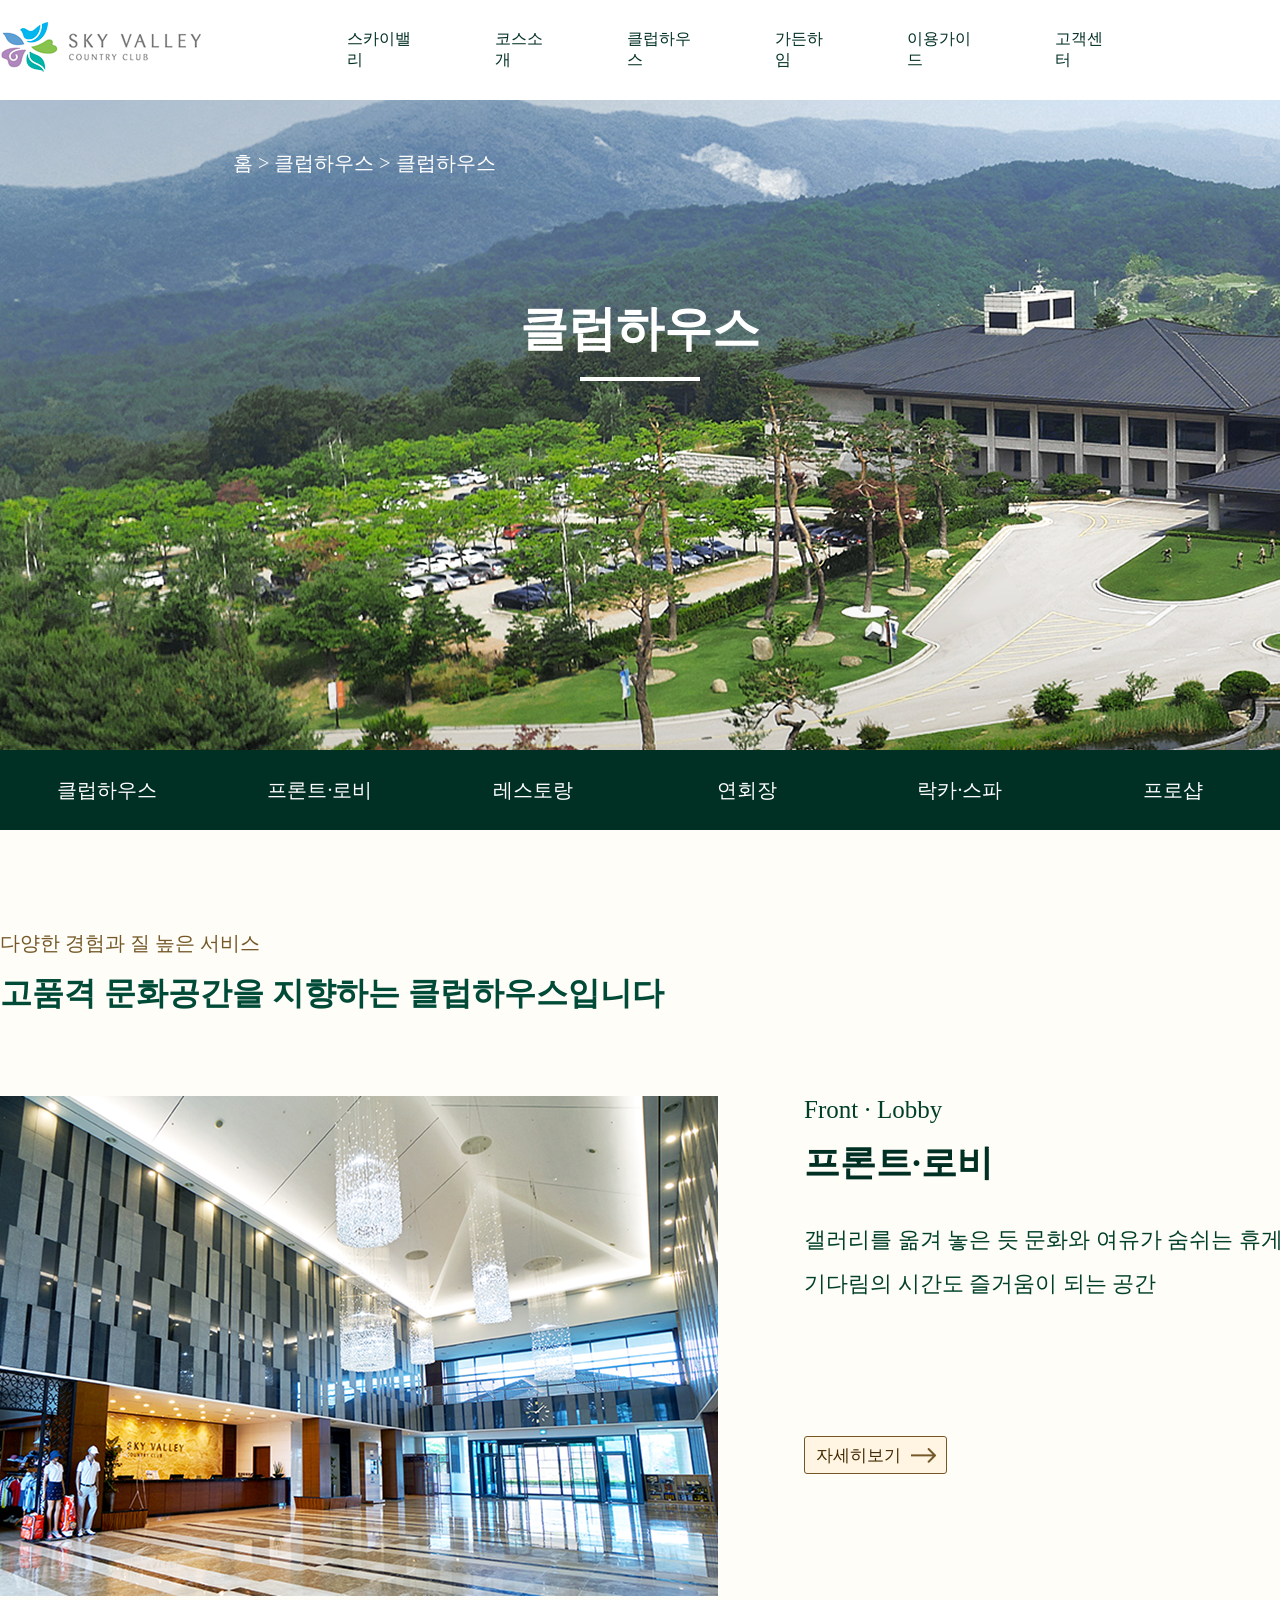
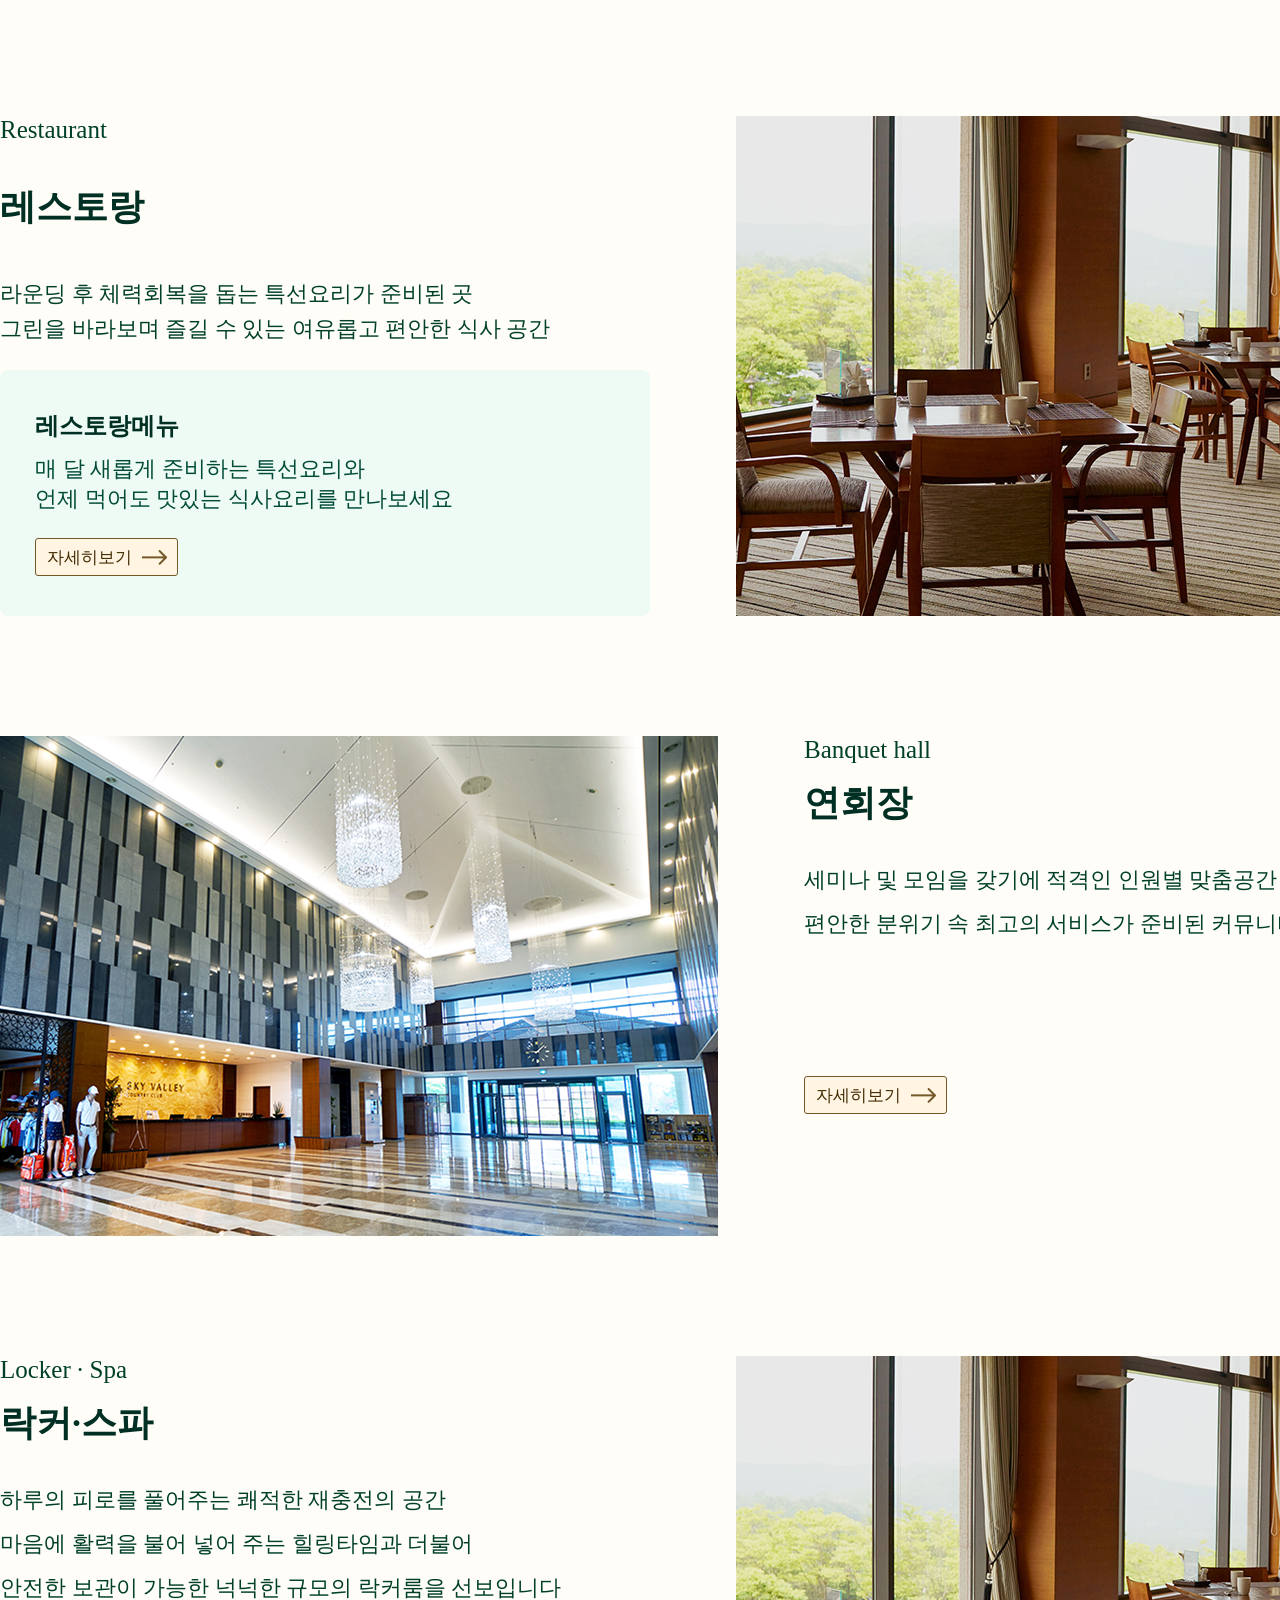
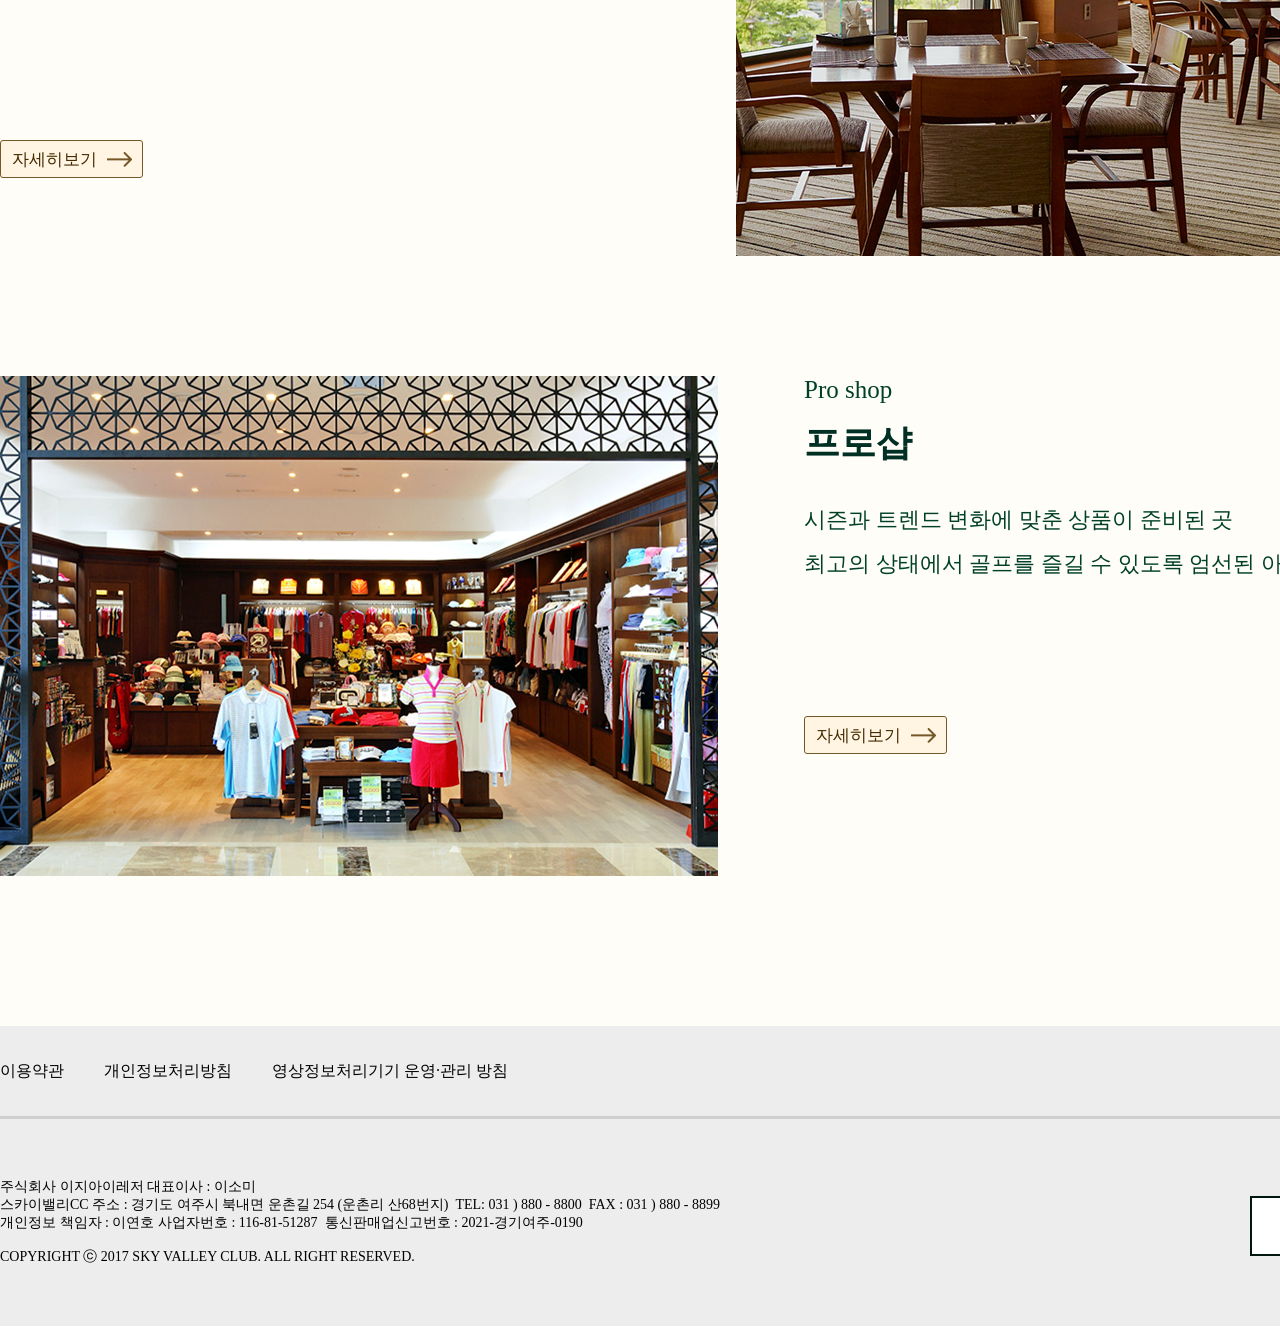
==== commit b95005c8: "겹치는 부분 수정(클럽하우스부분)" ====
--- a/club.html
+++ b/club.html
@@ -1,60 +1,3 @@
-
-<!DOCTYPE html>
-<html lang="ko">
-<head>
-    <meta charset="UTF-8">
-    <meta name="viewport" content="width=device-width, initial-scale=1.0">
-    <title>SkyValley_Clubhouse</title>
-    <link rel="stylesheet" href="css/reset.css">
-    <link rel="stylesheet" href="css/club.css">
-</head>
-<body>
-    <div id="wrap">
-        <div id="header">
-            <div class="header_in">
-                <div class="logo">
-                    <a href="index.html"><img src="images/symbol_logo6 1.png" alt=""></a>
-                </div>
-                <ul class="nav">
-                    <li><a href="company.html">스카이밸리</a></li>
-                    <li><a href="course.html">코스소개</a></li>
-                    <li><a href="club.html">클럽하우스</a></li>
-                    <li><a href="garden.html">가든하임</a></li>
-                    <li><a href="guide.html">이용가이드</a></li>
-                    <li><a href="customer.html">고객센터</a></li>
-                </ul>
-                <div class="icons">
-                    <img src="images/Icon1.png" alt="">
-                    <img src="images/Icon2.png" alt="">
-                    <img src="images/Icon3.png" alt="">
-                </div>
-            </div>
-        </div>
-
-        <!-- 내용 작업하세요 -->
-
-        <div id="footer">
-            <div class="footer_in">
-                <div class="f_top">
-                    <ul>
-                        <li><a href="">이용약관</a></li>
-                        <li><a href="">개인정보처리방침</a></li>
-                        <li><a href="">영상전보처리기기 운영·관리 방침</a></li>
-                    </ul>
-                </div>
-                <div class="f_bottom">
-                    <p>
-                        주식회사 이지아이레저 대표이사 : 이소미<br>
-                        스카이밸리CC 주소 : 경기도 여주시 북내면 운촌길 254 (운촌리 산68번지)    TEL: 031 ) 880 - 8800    FAX : 031 ) 880 - 8899<br>
-                        개인정보 책임자 : 이연호    사업자번호 : 116-81-51287   통신판매업신고번호 : 2021-경기여주-0190<br><br>
-                        COPYRIGHT ⓒ 2017 SKY VALLEY CLUB. ALL RIGHT RESERVED.
-                    </p>
-                    <button>Family Site ▲</button>
-                </div>
-            </div>
-        </div>
-    </div>
-</body>
 
 <!DOCTYPE html>
 <html lang="ko">
--- a/css/club.css
+++ b/css/club.css
@@ -1,130 +1,4 @@
 
-/* index */
-#wrap {
-    width: 100%;
-    /* height: 1500px; */
-}
-/* header */
-#header {
-    width: 100%;
-    height: 100px;
-    background-color: #fff;
-}
-.header_in {
-    margin: 0 auto;
-    width: 1450px;
-    height: 100px;
-    /* background-color: aliceblue; */
-    display: flex;
-}
-.header_in .logo {
-    width: 210px;
-    height: 100px;
-    display: flex;
-    align-items: center;
-}
-.header_in .nav {
-    width: 780px;
-    height: 100px;
-    margin-left: 140px;
-    display: flex;
-    justify-content: center;
-    align-items: center;
-}
-.header_in .nav li {
-    margin-left: 70px;
-}
-.header_in .nav li:first-child {
-    margin-left: 0;
-}
-.header_in .nav a {
-    font-size: 16px;
-    font-weight: 500;
-    color: #002F23;
-}
-.header_in .icons {
-    display: flex;
-    width: 150px;
-    height: 100px;
-    margin-left: 185px;
-    align-items: center;
-}
-.header_in .icons img {
-    width: 25px;
-    height: 25px;
-    margin-left: 20px;
-    cursor: pointer;
-}
-.header_in .icons img:last-child {
-    width: 20px;
-    height: 25px;
-}
-
-/* 내용 작업하세요 */
-
-/* footer */
-#footer {
-    width: 100%;
-    height: 300px;
-    background-color: #ededed;
-}
-.footer_in {
-    margin: 0 auto;
-    display: block;
-    width: 1450px;
-    height: 300px;
-    position: relative;
-}
-.footer_in .f_top {
-    width: 100%;
-    height: 90px;
-    border-bottom: 3px solid #CFCFCF;
-}
-.f_top ul {
-    position: absolute;
-    padding-top: 35px;
-    width: 100%;
-    height: 50px;
-}
-.f_top li {
-    float: left;
-    margin-left: 40px;
-}
-.f_top li:first-child {
-    margin-left: 0;
-}
-.f_top li a {
-    color: #000;
-    font-weight: 500;
-}
-.footer_in .f_bottom {
-    width: 100%;
-    height: 210px;
-}
-.f_bottom p {
-    font-size: 14px;
-    position: absolute;
-    bottom: 60px;
-}
-.f_bottom button {
-    width: 200px;
-    height: 60px;
-    position: absolute;
-    top: 170px;
-    right: 0;
-    font-weight: 600;
-    color: #001710;
-    font-size: 15px;
-    border: 2px solid;
-    background-color: #fff;
-    cursor: pointer;
-}
-.footer_in button:hover {
-    background-color: #004B37;
-    color: #fff;
-    border: #001710;
-    transition: all 0.5s;
-}
 /* index */
 #wrap {
     width: 100%;
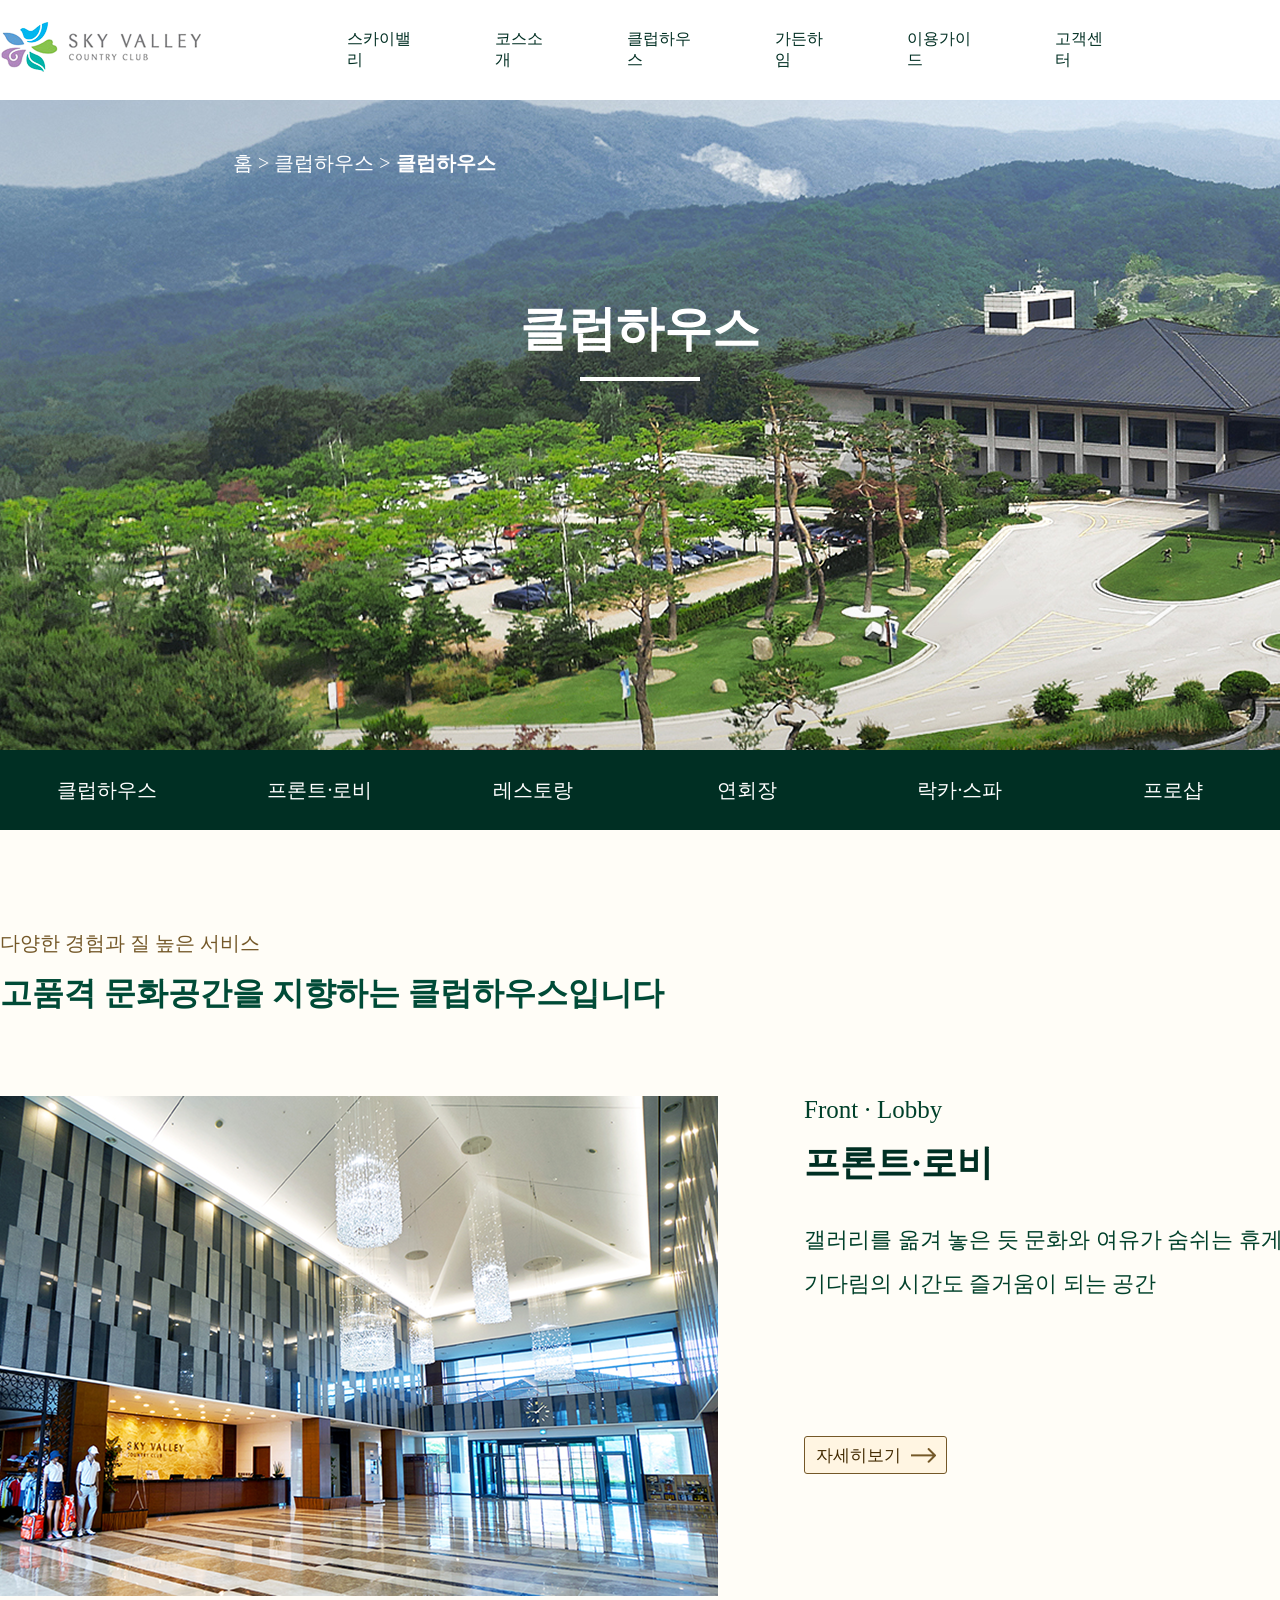
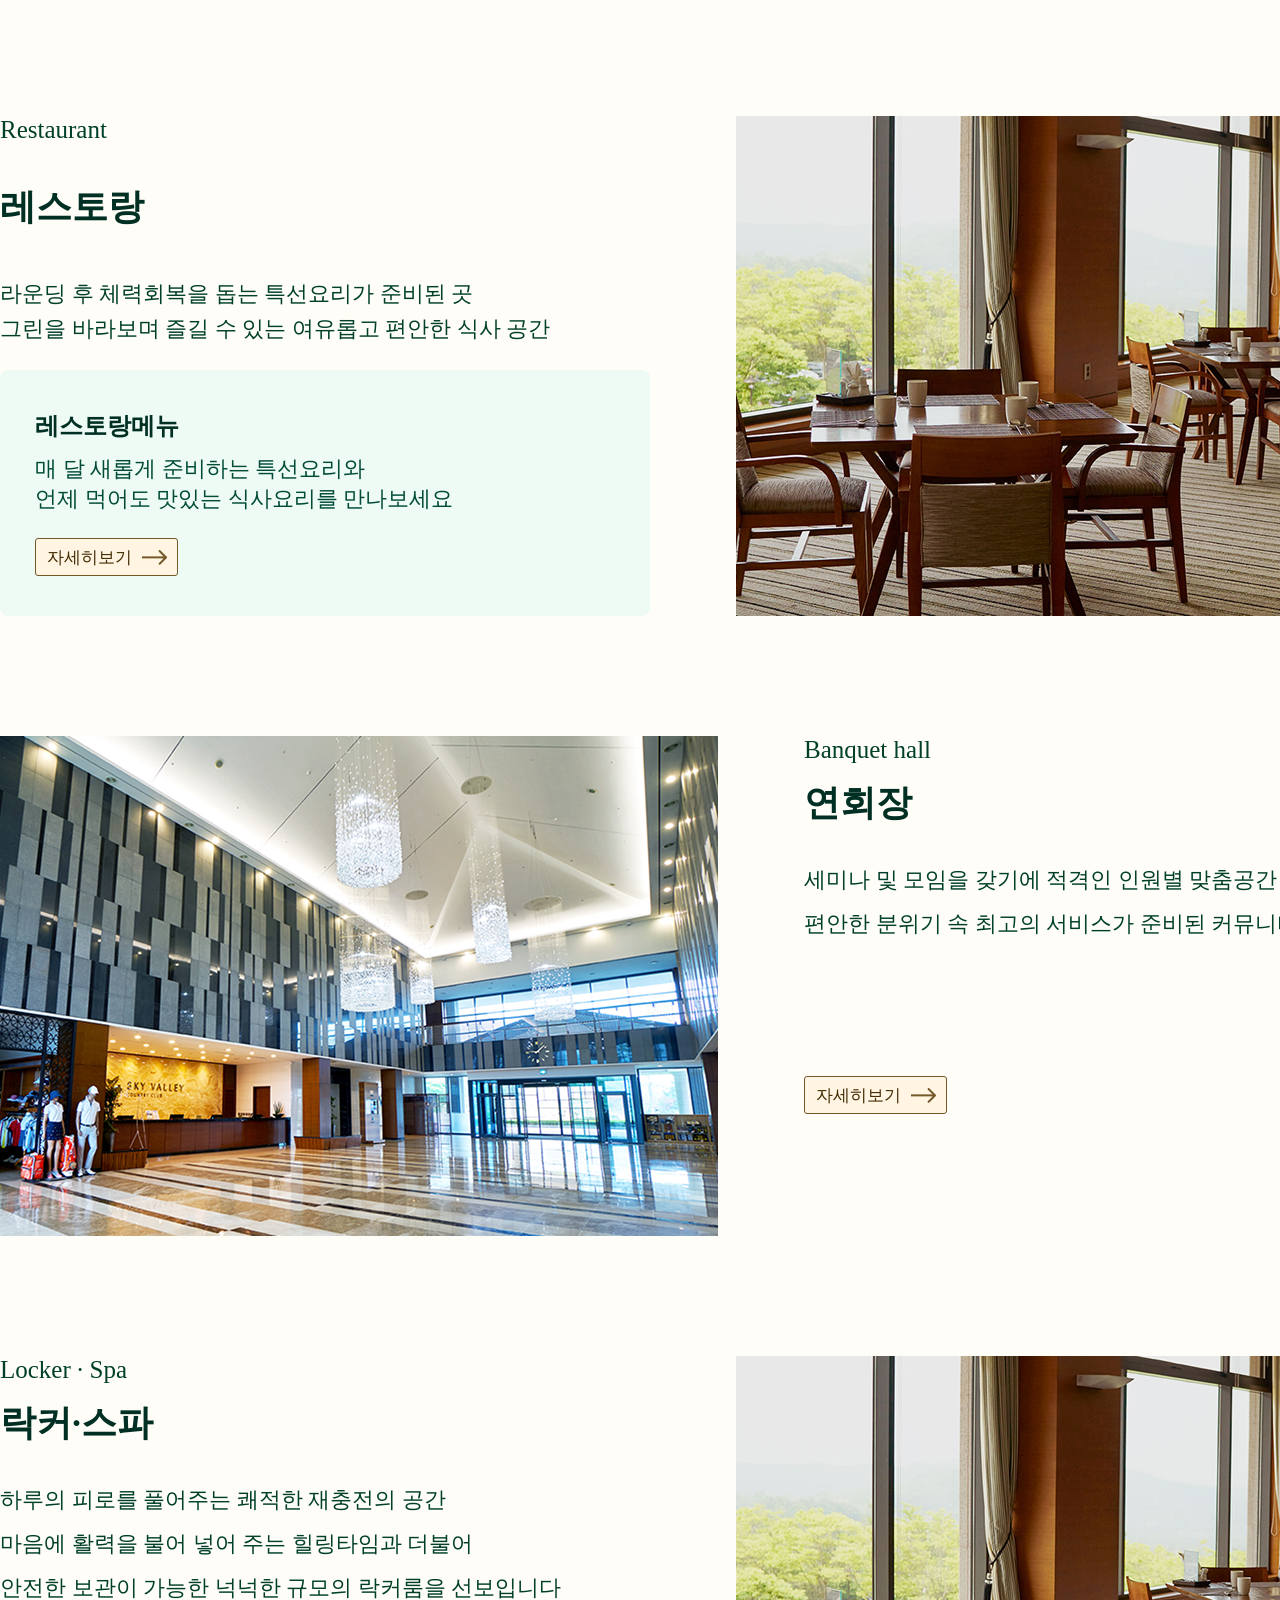
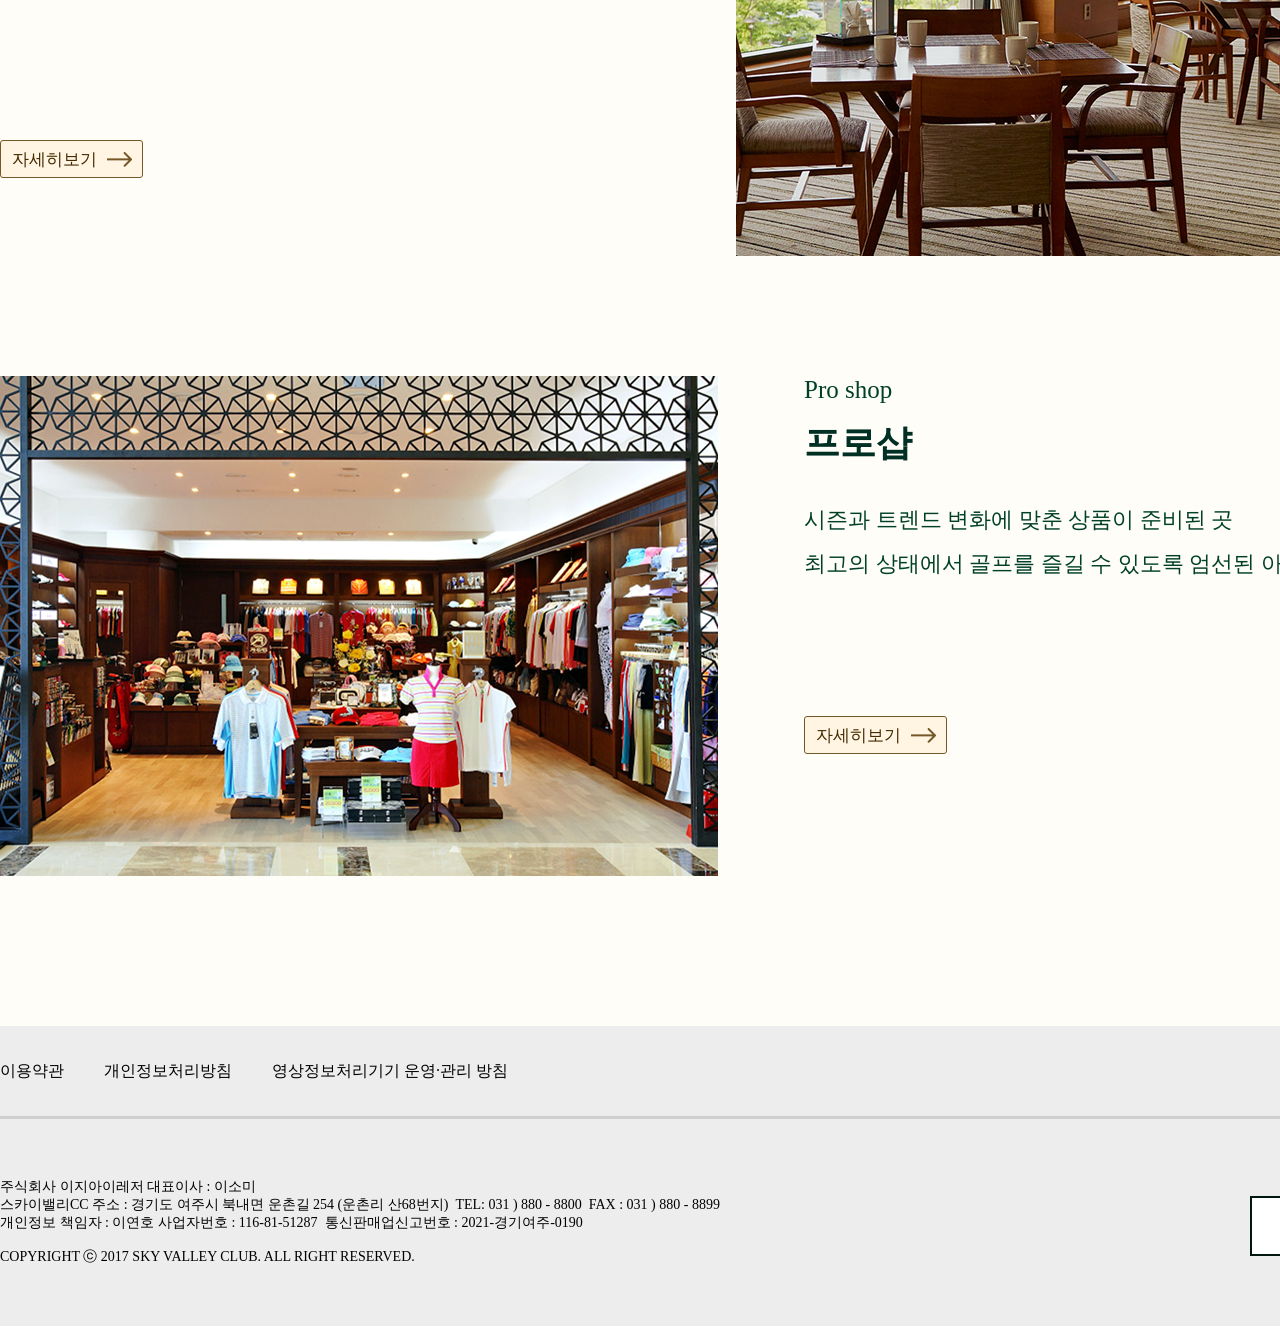
==== commit fccfd873: "모든 서브페이지 배너 경로 마지막 글자 강조 완벽 마감" ====
--- a/club.html
+++ b/club.html
@@ -1,4 +1,3 @@
-
 <!DOCTYPE html>
 <html lang="ko">
 <head>
@@ -34,7 +33,7 @@
         <!-- 내용 작업하세요 -->
         <div id="sub">
             <div class="sub_img">
-                <p>홈 > 클럽하우스 > 클럽하우스</p>
+                <p>홈 > 클럽하우스 > <strong>클럽하우스</strong></p>
                 <h2>클럽하우스</h2>
             </div>
         </div>
--- a/css/club.css
+++ b/css/club.css
@@ -1,4 +1,3 @@
-
 /* index */
 #wrap {
     width: 100%;
@@ -77,6 +76,10 @@
     padding-top: 50px;
     font-size: 20px;
     color: #fff;
+}
+.sub_img p strong {
+    font-weight: 700;   
+    color: #ffffff;      
 }
 .sub_img h2{
     font-size: 48px;
@@ -493,5 +496,4 @@
     color: #fff;
     border: #001710;
     transition: all 0.5s;
-
 }
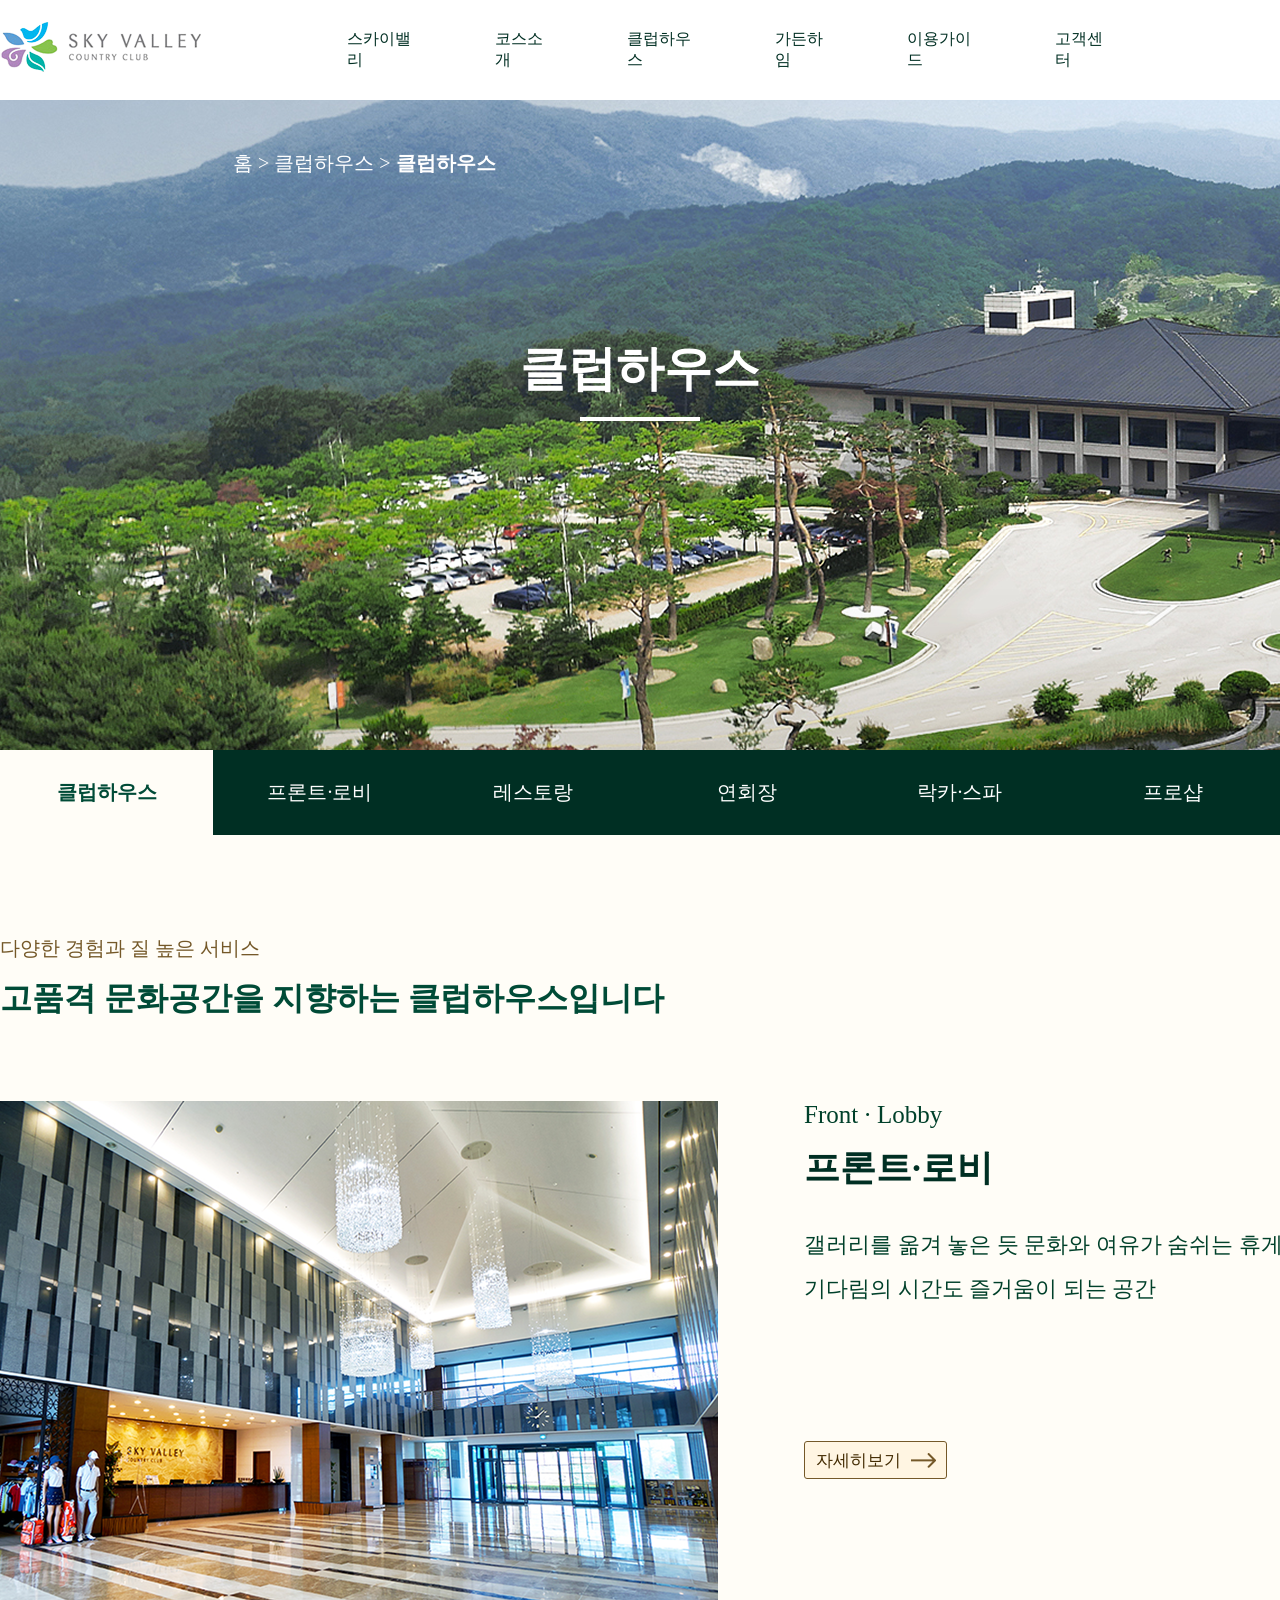
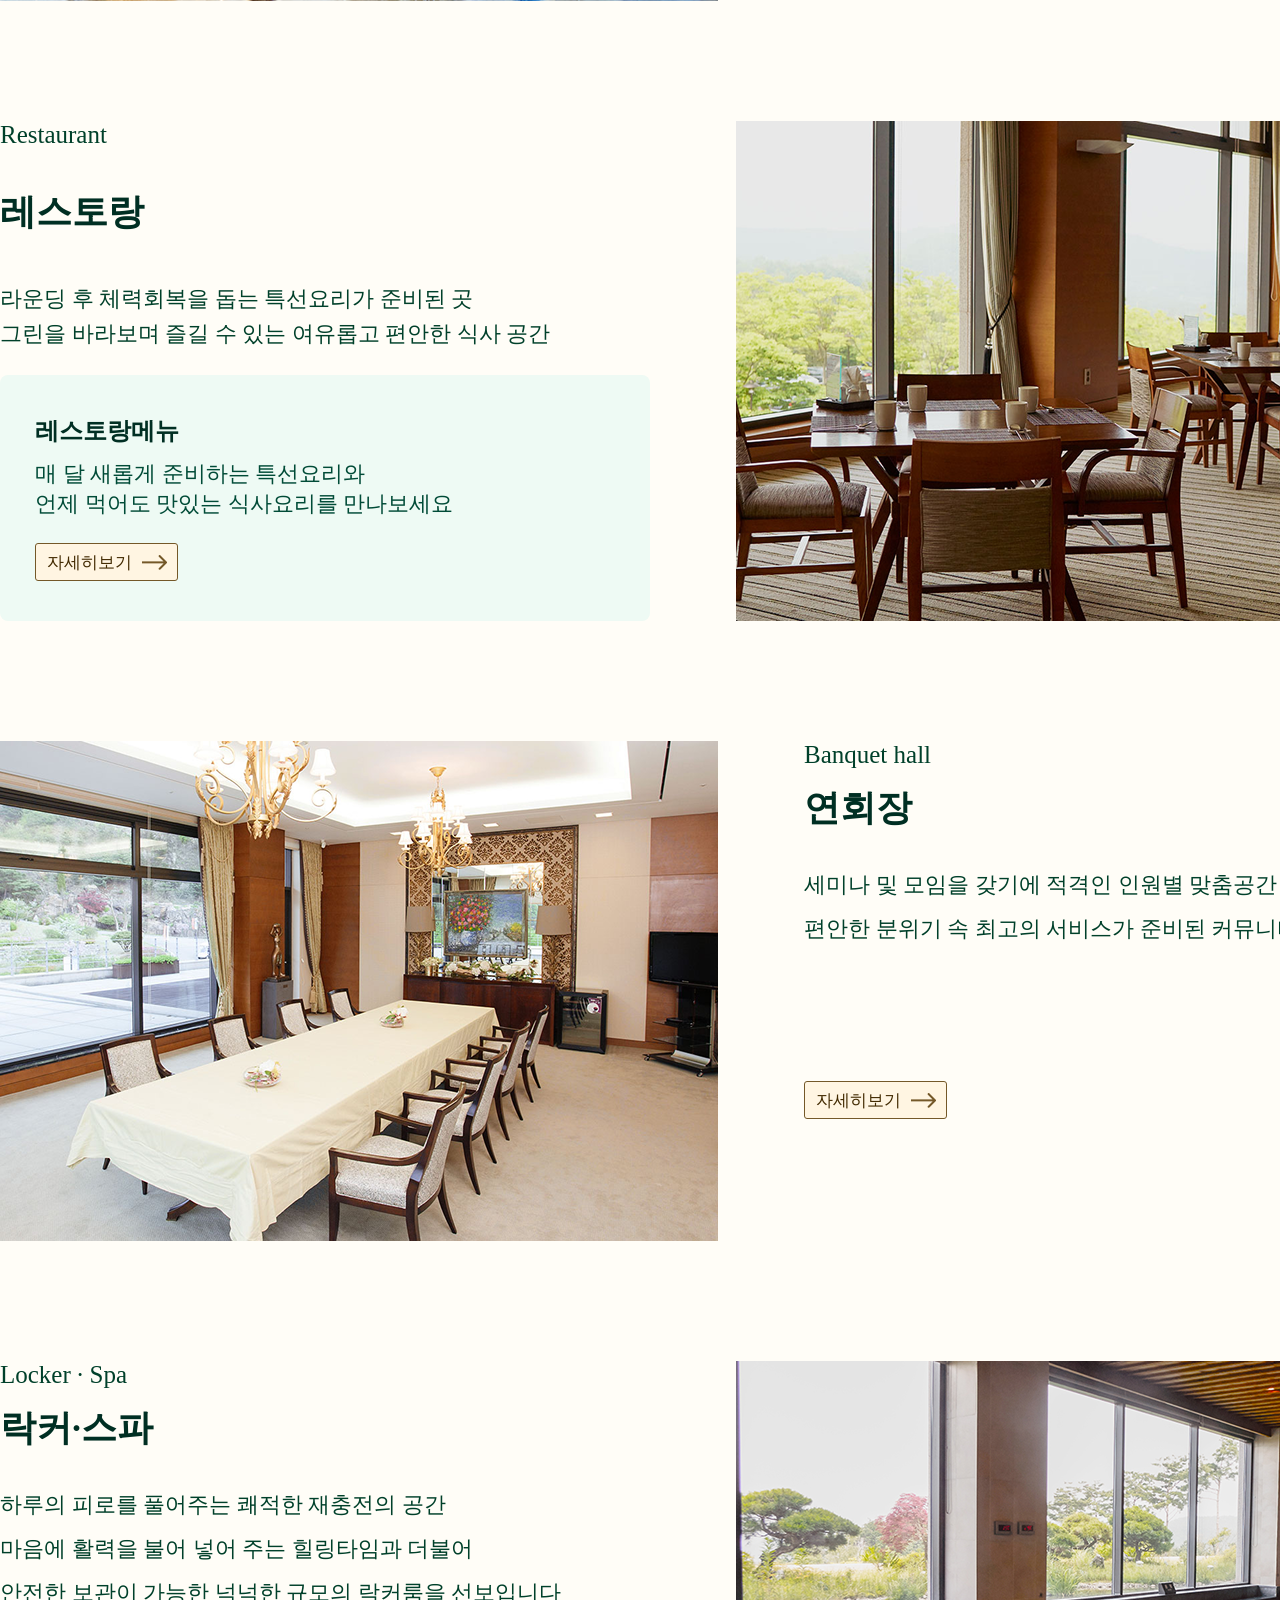
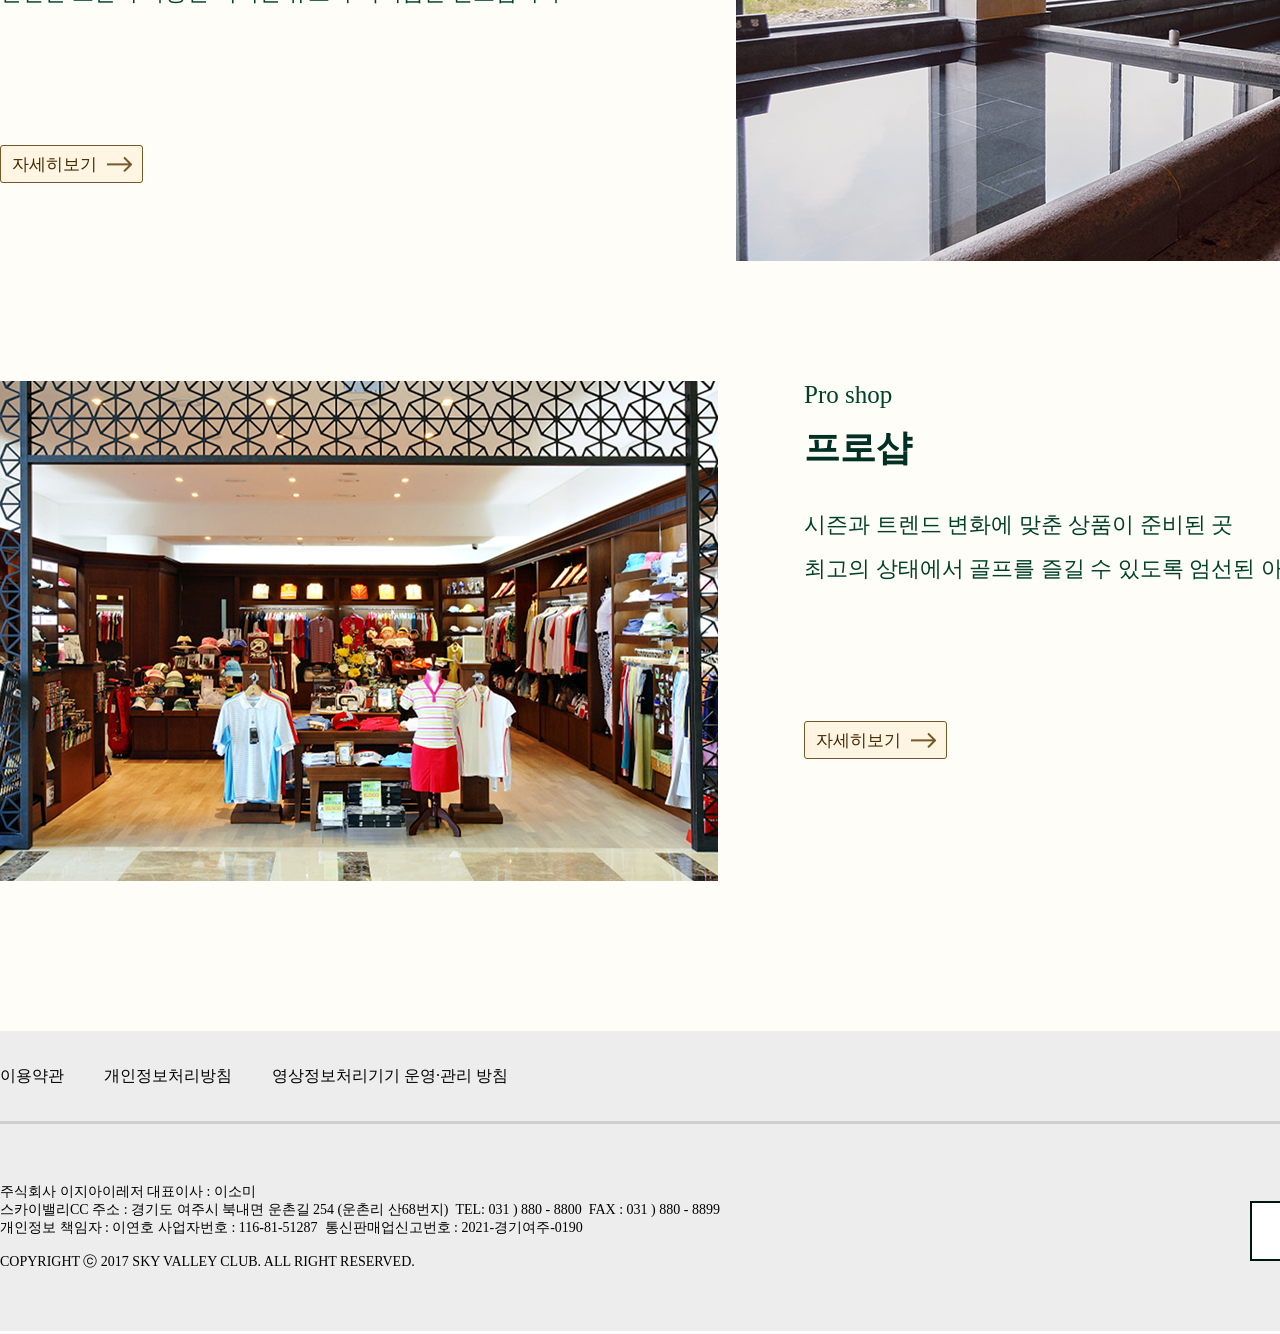
==== commit ed587dc5: "최종업데이트" ====
--- a/club.html
+++ b/club.html
@@ -6,6 +6,10 @@
     <title>SkyValley_Clubhouse</title>
     <link rel="stylesheet" href="css/reset.css">
     <link rel="stylesheet" href="css/club.css">
+    
+    <script src="js/jquery.js"></script>
+    <script src="js/script_main.js"></script>
+
 </head>
 <body>
     <div id="wrap">
@@ -29,17 +33,15 @@
                 </div>
             </div>
         </div>
-
-        <!-- 내용 작업하세요 -->
         <div id="sub">
             <div class="sub_img">
-                <p>홈 > 클럽하우스 > <strong>클럽하우스</strong></p>
+                <p><a href="/index.html">홈 > 클럽하우스 > </a><strong>클럽하우스</strong></p>
                 <h2>클럽하우스</h2>
             </div>
         </div>
         <div id="sub_area">
             <ul>
-                <li>클럽하우스</li>
+                <li class="on">클럽하우스</li>
                 <li>프론트·로비</li>
                 <li>레스토랑</li>
                 <li>연회장</li>
--- a/css/club.css
+++ b/css/club.css
@@ -77,6 +77,9 @@
     font-size: 20px;
     color: #fff;
 }
+.sub_img p a {
+    color: #fff;
+}
 .sub_img p strong {
     font-weight: 700;   
     color: #ffffff;      
@@ -87,7 +90,7 @@
     font-weight: 700;
     text-align: center;
     padding-bottom: 20px;
-    margin: 120px auto 0 auto;
+    margin: 160px auto 0 auto;
     position: relative;
 
 }
@@ -101,12 +104,10 @@
     height: 4px;
     background-color: #fff;
 }
-
-
 #sub_area{
     margin: 0000;
     width: 100%;
-    height: 80px;
+    height: 85px;
     background-color: #002F23;
 }
 #sub_area ul{
@@ -117,21 +118,23 @@
     display: flex;
 }
 #sub_area ul li{
-    width: 384px;
-    height: 80px;
+    width: 320px;
+    height: 85px;
     display: flex;                 
     justify-content: center;
     align-items: center;
     font-size: 20px;
     color: #ffffff;
-
-    
+    cursor: pointer;
 }
 #sub_area ul li:hover {
-    background-color: #FFFDF7; 
-    color: #002F23;         
-    font-weight: 700;  
-}  
+    background-color: #005f46;
+}
+#sub_area ul li.on {
+    background-color: #FFFDF7;
+    color: #004B37;
+    font-weight: 600;
+}
 #contents{
     width: 100%;
     height: auto;
@@ -294,7 +297,7 @@
 .hall_img{
     width: 718px;
     height: 500px;
-    background: url(../images/club/front.png)no-repeat;
+    background: url(../images/club/hall.png)no-repeat;
     background-size: cover; 
 }
 .hall_text{
@@ -366,7 +369,7 @@
 .spa_img{
     width: 718px;
     height: 500px;
-    background: url(../images/club/restaurant.png)no-repeat;
+    background: url(../images/club/spa.png)no-repeat;
     background-size: cover; 
 }
 .spa_text button{
